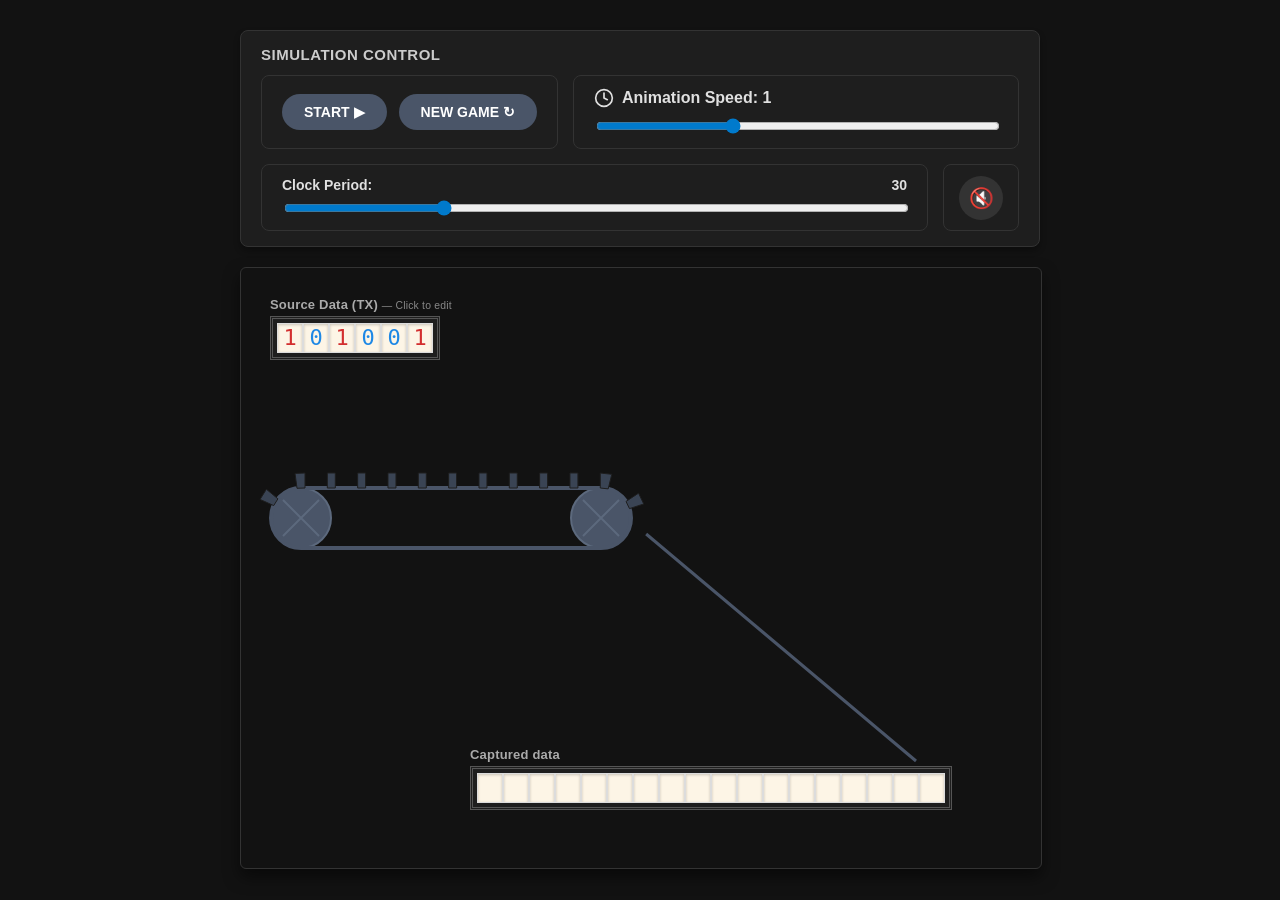
==== index.html @ 316874f9 "Rename main file to index.html for hosting" ====
<!DOCTYPE html>

<html lang="en">

<head>

<meta charset="UTF-8">

<title>CDC: Independent Gravity Field</title>

<style>

body {

  background: #121212;

  color: #e0e0e0;

  font-family: 'Segoe UI', Tahoma, Geneva, Verdana, sans-serif;

  display: flex;

  flex-direction: column;

  align-items: center;

  padding-top: 30px;

  margin: 0;

}

 

.control-panel-wrapper {

  width: 800px;

  background: #1e1e1e;

  border: 1px solid #333;

  border-radius: 8px;

  padding: 15px 20px;

  box-sizing: border-box;

  margin-bottom: 20px;

  box-shadow: 0 4px 6px rgba(0,0,0,0.3);

}

 

.panel-header {

  font-weight: 800;

  font-size: 15px;

  margin-bottom: 12px;

  text-transform: uppercase;

  letter-spacing: 0.5px;

  color: #ccc;

}

 

.top-row {

  display: flex;

  gap: 15px;

  margin-bottom: 15px;

}

 

.buttons-box, .speed-box, .step-box {

  background: #1e1e1e;

  border: 1px solid #333;

  border-radius: 8px;

  padding: 12px 20px;

  display: flex;

  align-items: center;

}

 

.buttons-box {

  gap: 12px;

  flex: 0 0 auto;

}

 

.speed-box {

  flex: 1;

  display: flex;

  flex-direction: column;

  align-items: stretch;

  gap: 8px;

}

 

.speed-header {

  display: flex;

  justify-content: flex-start;

  align-items: center;

  gap: 8px;

  font-weight: 600;

  font-size: 16px;

  color: #e0e0e0;

}

 

.bottom-row {

  display: flex;

  gap: 15px;

}

 

.step-box {

  flex: 1;

  display: flex;

  flex-direction: column;

  align-items: stretch;

  padding: 12px 20px;

}

 

.step-header {

  display: flex;

  justify-content: space-between;

  width: 100%;

  margin-bottom: 5px;

  font-weight: 600;

  font-size: 14px;

  color: #e0e0e0;

}

 

.sound-box {

  background: #1e1e1e;

  border: 1px solid #333;

  border-radius: 8px;

  display: flex;

  align-items: center;

  justify-content: center;

  padding: 0 15px;

  flex: 0 0 auto;

}

 

button {

  padding: 10px 22px;

  font-family: inherit;

  font-weight: bold;

  font-size: 14px;

  color: #fff;

  background: #4a5568;

  border: none;

  border-radius: 20px;

  cursor: pointer;

  transition: background 0.2s, opacity 0.2s;

  display: flex;

  align-items: center;

  gap: 6px;

}

 

button:hover {

  background: #007acc !important;

}

 

button:disabled {

  opacity: 0.4;

  cursor: not-allowed;

  background: #4a5568 !important;

}

 

.btn-sound {

  width: 44px;

  height: 44px;

  padding: 0 !important;

  border-radius: 50% !important;

  display: flex;

  align-items: center;

  justify-content: center;

  font-size: 20px;

  background: #333 !important;

}

 

input[type="range"] {

  width: 100%;

  cursor: pointer;

  accent-color: #007acc;

  background-color: #333;

  border-radius: 4px;

}

input[type="range"]:disabled { opacity: 0.3; cursor: not-allowed; }

 

.canvas-container {

  position: relative;

  display: inline-block;

  width: 800px;

}

 

canvas {

  background: #121212;

  border: 1px solid #333;

  border-radius: 6px;

  box-shadow: 0 8px 16px rgba(0,0,0,0.5);

}

 

.tableau-wrapper {

  position: absolute;

  display: flex;

  flex-direction: column;

  align-items: flex-start;

  gap: 4px;

  pointer-events: none;

}

 

.tableau-wrapper.clone {

  transition: top 2s ease-in-out;

  z-index: 10;

}

 

.tableau-wrapper.faded {

  opacity: 0.25;

  transition: opacity 1s ease;

}

 

.result-text {

  position: absolute;

  left: 70px;

  top: 50px;

  font-size: 18px;

  font-weight: bold;

  opacity: 0;

  transition: opacity 0.5s;

  z-index: 5;

}

 

.result-text.visible {

  opacity: 1;

}

 

.tableau-title {

  font-size: 13px;

  font-weight: 700;

  color: #aaa;

  letter-spacing: 0.2px;

  pointer-events: none;

  user-select: none;

}

 

.tableau-wrapper.a {

  left: 30px;

  top: 30px;

}

 

.tableau {

  display: inline-grid;

  grid-auto-flow: column;

  gap: 0;

  padding: 4px;

  background: #1e1e1e;

  border: 3px double #555;

  box-sizing: border-box;

  position: relative;

  --cell-w: 26px;

  --tableau-pad: 4px;

  --tableau-border: 3px;

  pointer-events: auto;

}

 

.tableau.tableau-a.gate-open::after {

  content: "";

  position: absolute;

  left: 0;

  bottom: calc(-1 * var(--tableau-border));

  width: calc(var(--cell-w) + var(--tableau-pad));

  height: calc(var(--tableau-pad) + var(--tableau-border));

  background: #121212;

  pointer-events: none;

  z-index: 2;

}

 

.tableau.tableau-b.gate-open::after {

  content: "";

  position: absolute;

  right: 0;

  top: calc(-1 * var(--tableau-border));

  width: calc(var(--cell-w) + var(--tableau-pad));

  height: calc(var(--tableau-pad) + var(--tableau-border));

  background: #121212;

  pointer-events: none;

  z-index: 2;

}

 

.tableau-cell {

  width: 26px;

  height: 30px;

  display: flex;

  align-items: center;

  justify-content: center;

  font-family: monospace;

  font-size: 22px;

  line-height: 1;

  border: 1px solid #dcdcdc;

  background: #fdf5e6;

  box-shadow: inset 0 1px 3px rgba(0,0,0,0.2);

  user-select: none;

  cursor: pointer;

  box-sizing: border-box;

  position: relative;

  z-index: 1;

}

 

/* Sync/Async toggle */

.sync-box {

  background: #1e1e1e;

  border: 1px solid #333;

  border-radius: 8px;

  padding: 12px 20px;

  display: flex;

  flex-direction: column;

  align-items: center;

  justify-content: center;

  gap: 8px;

  flex: 0 0 auto;

}

 

.sync-label {

  font-size: 11px;

  font-weight: 700;

  text-transform: uppercase;

  letter-spacing: 0.5px;

  color: #aaa;

}

 

.toggle-row {

  display: flex;

  align-items: center;

  gap: 8px;

}

 

.toggle-side-label {

  font-size: 12px;

  font-weight: 700;

  color: #aaa;

  transition: color 0.2s;

  min-width: 38px;

}

 

.toggle-side-label.active {

  color: #007acc;

}

 

.toggle-track {

  position: relative;

  width: 44px;

  height: 22px;

  background: #007acc;

  border-radius: 11px;

  cursor: pointer;

  transition: background 0.2s;

  flex-shrink: 0;

}

 

.toggle-track.async-mode {

  background: #4a5568;

}

 

.toggle-track.disabled-toggle {

  opacity: 0.35;

  cursor: not-allowed;

}

 

.toggle-thumb {

  position: absolute;

  top: 3px;

  left: 3px;

  width: 16px;

  height: 16px;

  background: #fff;

  border-radius: 50%;

  transition: left 0.2s;

  pointer-events: none;

}

 

.toggle-track.async-mode .toggle-thumb {

  left: 25px;

}

 

.tableau-cell.disabled { cursor: not-allowed; }

.tableau-cell.empty { color: transparent; }

.digit-1 { color: #d32f2f; }

.digit-0 { color: #1e88e5; }

.digit-1-light { color: #ef9a9a; }

.digit-0-light { color: #90caf9; }

.hidden { display: none !important; }

</style>

</head>

<body>

 

<div class="control-panel-wrapper">

  <div class="panel-header">SIMULATION CONTROL</div>

 

  <div class="top-row">

    <div class="buttons-box">

      <button id="btnPlay">START &#9654;</button>

      <button id="btnReset">NEW GAME &#8635;</button>

    </div>

   

    <div class="sync-box hidden">

      <div class="sync-label">Clock Domains Relation</div>

      <div class="toggle-row">

        <span class="toggle-side-label active" id="labelSync">SYNC</span>

        <div class="toggle-track" id="syncToggle" title="Switch between Sync and Async mode">

          <div class="toggle-thumb"></div>

        </div>

        <span class="toggle-side-label" id="labelAsync">ASYNC</span>

      </div>

    </div>

 

    <div class="speed-box">

      <div class="speed-header">

        <svg width="20" height="20" viewBox="0 0 24 24" fill="none" stroke="currentColor" stroke-width="2" stroke-linecap="round" stroke-linejoin="round"><circle cx="12" cy="12" r="10"></circle><polyline points="12 6 12 12 16 14"></polyline></svg>

        <span>Animation Speed: <span id="vAnimSpeed">1.0</span></span>

      </div>

      <input type="range" id="slAnimSpeed" min="0" max="3" step="0.1" value="1.0">

    </div>

  </div>

 

  <div class="bottom-row">

    <div class="step-box">

      <div class="step-header">

        <span>Clock Period:</span>

        <span id="vStepA">30</span>

      </div>

      <input type="range" id="slStepA" min="20" max="60" step="2" value="30">

    </div>

   

    <div class="step-box hidden" id="stepBoxB">

      <div class="step-header">

        <span>Clock Period:</span>

        <span id="vStepB">30</span>

      </div>

      <input type="range" id="slStepB" min="20" max="60" step="2" value="30">

    </div>

 

    <div class="sound-box">

      <button id="btnSound" class="btn-sound" title="Sound ON/OFF">🔇</button>

    </div>

  </div>

</div>

 

<div class="canvas-container">

  <div class="tableau-wrapper a" id="tableauAWrapper">

    <div class="tableau-title">Source Data (TX) <span id="editHint" style="font-size: 0.8em; color: #888; font-weight: normal; text-transform: none;">— Click to edit</span></div>

    <div id="tableauA" class="tableau tableau-a"></div>

  </div>

 

  <div class="tableau-wrapper" id="tableauBWrapper">

    <div class="tableau-title">Captured data</div>

    <div id="tableauB" class="tableau tableau-b"></div>

  </div>

 

  <canvas id="view" width="800" height="600"></canvas>

</div>

 

<script>

const canvas = document.getElementById('view');

const ctx = canvas.getContext('2d');

 

const TABLEAU_CELL_W = 26;

const INITIAL_TABLEAU = "101001";

const D_EMIT_A = 18;

const D_COLLECT_B = 18;

const TABLEAU_B_TOP = 480;

const BALL_COEFF = 1.0;

const HIDE_CONV_B = true; // keep Conveyor B code, but hide it visually

 

// Guide line tuning (single source of truth)

const GUIDE_START_DY = 16;

const GUIDE_END_DX = -20;

const GUIDE_END_DY = -2;

 

const state = {

  running: false,

  canEdit: true,

  animSpeed: 1.0,

  gateOpen: false,

  timeouts: [],

  isSyncMode: true,

  soundEnabled: false

};

 

// --- AUDIO SYSTEM ---

const audioBelt = new Audio('conveyor_belt.wav');

audioBelt.volume = 0.2;

audioBelt.loop = true;

 

function playFx(src) {

  if (!state.soundEnabled) return;

  const a = new Audio(src);

  a.play().catch(e => {});

}

 

document.getElementById('btnSound').onclick = function() {

  state.soundEnabled = !state.soundEnabled;

  this.innerHTML = state.soundEnabled ? '🔊' : '🔇';

  this.style.background = state.soundEnabled ? '#007acc' : '#333';

  if (!state.soundEnabled && !audioBelt.paused) {

    audioBelt.pause();

  }

};

// --------------------

 

let balls = [];

let nextBallIndexA = 0;

 

let tableauACells = [];

let originalCodeBits = [];

let sourceConsumedCount = 0;

let sourceLatched = false;

let tableauBCells = [];

 

class Conveyor {

  constructor(geom, initialWa, isA) {

    this.geom = geom;

    this.Wa = initialWa;

    this.absOffset = 0;

    this.isA = isA;

  }

 

  getActualWa() {

    const peri = 2 * this.geom.L + 2 * Math.PI * this.geom.R;

    const n = Math.max(1, Math.round(peri / this.Wa));

    return peri / n;

  }

 

  getPathPoint(dist, radiusOffset = 0) {

    const { startX, startY, L, R } = this.geom;

    const peri = 2 * L + 2 * Math.PI * R;

    let pos = dist % peri;

    if (pos < 0) pos += peri;

    const Ro = R + radiusOffset;

 

    if (pos <= L) {

      return { x: startX + pos, y: startY - Ro, a: -Math.PI / 2 };

    }

    if (pos <= L + Math.PI * R) {

      const arc = pos - L;

      const ang = -Math.PI / 2 + (arc / R);

      return { x: startX + L + Ro * Math.cos(ang), y: startY + Ro * Math.sin(ang), a: ang };

    }

    if (pos <= 2 * L + Math.PI * R) {

      const over = pos - (L + Math.PI * R);

      return { x: startX + L - over, y: startY + Ro, a: Math.PI / 2 };

    }

    const arc = pos - (2 * L + Math.PI * R);

    const ang = Math.PI / 2 + (arc / R);

    return { x: startX + Ro * Math.cos(ang), y: startY + Ro * Math.sin(ang), a: ang };

  }

 

  draw(ctx) {

    const { startX, startY, L, R, partH } = this.geom;

    const wheelAngle = this.absOffset / R;

 

    drawWheel(ctx, startX, startY, R, wheelAngle);

    drawWheel(ctx, startX + L, startY, R, wheelAngle);

 

    ctx.beginPath();

    ctx.moveTo(startX, startY - R);

    ctx.lineTo(startX + L, startY - R);

    ctx.arc(startX + L, startY, R, -Math.PI / 2, Math.PI / 2);

    ctx.lineTo(startX, startY + R);

    ctx.arc(startX, startY, R, Math.PI / 2, Math.PI * 1.5);

    ctx.strokeStyle = '#4a5568';

    ctx.lineWidth = 4;

    ctx.stroke();

 

    const actualWa = this.getActualWa();

    const peri = 2 * L + 2 * Math.PI * R;

    const minK = Math.floor((this.absOffset - peri) / actualWa);

    const maxK = Math.ceil((this.absOffset + peri) / actualWa);

 

    const wallW = 8;

 

    for (let k = minK; k <= maxK; k++) {

      const d = this.absOffset - k * actualWa;

      if (d >= 0 && d < peri) {

        const isTopHalf = (d >= 0 && d <= L + Math.PI * R / 2) || (d >= 2 * L + 1.5 * Math.PI * R && d < peri);

       

        if (isTopHalf) {

          const d1 = d - wallW / 2;

          const d2 = d + wallW / 2;

         

          const p1_in = this.getPathPoint(d1, 0);

          const p2_in = this.getPathPoint(d2, 0);

          const p2_out = this.getPathPoint(d2, partH);

          const p1_out = this.getPathPoint(d1, partH);

         

          ctx.beginPath();

          ctx.moveTo(p1_in.x, p1_in.y);

          ctx.lineTo(p2_in.x, p2_in.y);

          ctx.lineTo(p2_out.x, p2_out.y);

          ctx.lineTo(p1_out.x, p1_out.y);

          ctx.closePath();

          ctx.fillStyle = '#3a4454';

          ctx.fill();

          ctx.strokeStyle = '#1e1e1e';

          ctx.lineWidth = 1;

          ctx.stroke();

        }

      }

    }

  }

 

  update() {

    if (!state.running) return;

    this.absOffset += state.animSpeed;

  }

}

 

function drawWheel(ctx, cx, cy, r, angle) {

  ctx.save();

  ctx.translate(cx, cy);

  ctx.rotate(angle);

  ctx.beginPath();

  ctx.arc(0, 0, r, 0, Math.PI * 2);

  ctx.fillStyle = '#4a5568';

  ctx.fill();

  ctx.lineWidth = 2;

  ctx.strokeStyle = '#5c697d';

  ctx.stroke();

  ctx.beginPath();

  const xLen = r * 0.6;

  ctx.moveTo(-xLen, -xLen);

  ctx.lineTo(xLen, xLen);

  ctx.moveTo(-xLen, xLen);

  ctx.lineTo(xLen, -xLen);

  ctx.stroke();

  ctx.restore();

}

 

function getBallPalette(bit) {

  if (bit === '1') return { c0: '#ffb3b3', c1: '#e53935', c2: '#8e0000' };

  return { c0: '#82b1ff', c1: '#1e88e5', c2: '#0d47a1' };

}

 

function draw3DBall(ctx, cx, cy, r, bit, isSplit = false, splitSide = null) {

  if (r <= 0) return;

  const p = getBallPalette(bit);

 

  ctx.save();

 

  if (isSplit) {

    ctx.beginPath();

    if (splitSide === 'left') {

      ctx.rect(cx - r - 2, cy - r - 2, r + 2, r * 2 + 4);

    } else {

      ctx.rect(cx, cy - r - 2, r + 2, r * 2 + 4);

    }

    ctx.clip();

  }

 

  ctx.beginPath();

  ctx.arc(cx, cy, r, 0, Math.PI * 2);

  const grad = ctx.createRadialGradient(

    cx - r * 0.3, cy - r * 0.3, r * 0.1, cx, cy, r

  );

  grad.addColorStop(0, p.c0);

  grad.addColorStop(0.7, p.c1);

  grad.addColorStop(1, p.c2);

  ctx.fillStyle = grad;

  ctx.fill();

  ctx.lineWidth = 0.5;

  ctx.strokeStyle = 'rgba(0,0,0,0.6)';

  ctx.stroke();

 

  if (isSplit) {

    ctx.beginPath();

    ctx.moveTo(cx, cy - r);

    ctx.lineTo(cx + (splitSide === 'left' ? -r*0.2 : r*0.2), cy - r/2);

    ctx.lineTo(cx, cy);

    ctx.lineTo(cx + (splitSide === 'left' ? -r*0.2 : r*0.2), cy + r/2);

    ctx.lineTo(cx, cy + r);

    ctx.strokeStyle = '#333';

    ctx.lineWidth = 1.5;

    ctx.stroke();

  }

 

  ctx.restore();

}

 

function getPosOnConveyor(conv, d, r, offsetX) {

  const pt = conv.getPathPoint(d, r);

  return {

    x: pt.x - offsetX * Math.sin(pt.a),

    y: pt.y + offsetX * Math.cos(pt.a)

  };

}

 

function getBallRadiusA() { return (convA.getActualWa() * BALL_COEFF) / 2; }

function getBallRadiusB() { return (convB.getActualWa() * BALL_COEFF) / 2; }

 

function getTableauAGatePoint() {

  const tab = document.getElementById('tableauA');

  const tabRect = tab.getBoundingClientRect();

  const canvasRect = canvas.getBoundingClientRect();

  return {

    x: (tabRect.left - canvasRect.left) + 4 + TABLEAU_CELL_W / 2,

    y: (tabRect.bottom - canvasRect.top) + 4

  };

}

 

function getTableauBGatePoint() {

  const tab = document.getElementById('tableauB');

  const tabRect = tab.getBoundingClientRect();

  const canvasRect = canvas.getBoundingClientRect();

  return {

    x: (tabRect.right - canvasRect.left) - (4 + TABLEAU_CELL_W / 2),

    y: (tabRect.top - canvasRect.top) - 4

  };

}

 

function getTableauBEntryPoint() {

  const tab = document.getElementById('tableauB');

  const tabRect = tab.getBoundingClientRect();

  const canvasRect = canvas.getBoundingClientRect();

  return {

    x: (tabRect.right - canvasRect.left) - (4 + TABLEAU_CELL_W / 2),

    y: (tabRect.top - canvasRect.top) + 4 + 15

  };

}

 

// Returns the guide line endpoints (used both for drawing and for rolling balls)

function getGuideLine() {

  const start = getPosOnConveyor(convA, convA.geom.L + Math.PI * convA.geom.R / 2, getBallRadiusA(), 0);

  const end = getTableauBGatePoint();

  return {

    start: { x: start.x, y: start.y + GUIDE_START_DY },

    end:   { x: end.x + GUIDE_END_DX, y: end.y + GUIDE_END_DY }

  };

}

 

 

function getBVerticalDropX() {

  return convB.geom.startX + convB.geom.L + convB.geom.R + getBallRadiusB();

}

 

function positionTableauBWrapper() {

  const wrapper = document.getElementById('tableauBWrapper');

  const tab = document.getElementById('tableauB');

  if (!wrapper || !tab) return;

  const tabWidth = tab.offsetWidth || 0;

  const gateOffsetFromLeft = tabWidth - (4 + TABLEAU_CELL_W / 2);

  const targetGateX = getBVerticalDropX();

  wrapper.style.left = `${Math.round(targetGateX - gateOffsetFromLeft)}px`;

  wrapper.style.top = `${TABLEAU_B_TOP}px`;

}

 

function resetSourceLatch() {

  originalCodeBits = [];

  sourceConsumedCount = 0;

  sourceLatched = false;

}

 

function latchSourceFromVisibleTableau() {

  originalCodeBits = tableauACells.map(c => c.bit);

  sourceConsumedCount = 0;

  sourceLatched = true;

}

 

function hasMoreSourceSymbols() {

  return sourceConsumedCount < originalCodeBits.length;

}

 

function shiftTableauAAndConsumeBit() {

  if (tableauACells.length === 0 || !hasMoreSourceSymbols()) return null;

  const outBit = tableauACells[0].bit;

  const newCells = [];

  for (let i = 0; i < tableauACells.length - 1; i++) {

    newCells.push({ bit: tableauACells[i + 1].bit, light: tableauACells[i + 1].light });

  }

  newCells.push({ bit: null, light: false });

  tableauACells = newCells;

  sourceConsumedCount++;

  updateTableauA(false);

  return outBit;

}

 

function getTableauBCellCount() {

  return 18;

}

 

function clearTableauB() {

  const count = getTableauBCellCount();

  tableauBCells = new Array(count).fill(null).map(() => ({ bit: null, light: false }));

  tableauBBaseIndex = null;

}

 

let tableauBBaseIndex = null;

 

function pushBitIntoTableauB(bit, indexB) {

  if (tableauBCells.length === 0) clearTableauB();

 

  tableauBCells.shift();

  tableauBCells.push({ bit: bit, light: false });

 

  updateTableauB(false);

}

 

function setPlayButtonVisual(isRunning) {

  const btnPlay = document.getElementById('btnPlay');

  btnPlay.innerHTML = isRunning ? "STOP &#9632;" : "START &#9654;";

  btnPlay.style.background = isRunning ? "#d32f2f" : "#4a5568";

}

 

function toggleStepControls(disabled) {

  document.getElementById('slStepA').disabled = disabled;

  document.getElementById('slStepB').disabled = disabled || state.isSyncMode;

  const toggle = document.getElementById('syncToggle');

  if (disabled) {

    toggle.classList.add('disabled-toggle');

  } else {

    toggle.classList.remove('disabled-toggle');

  }

}

 

function clearEndSequenceVisuals() {

  if (state.timeouts) {

    state.timeouts.forEach(clearTimeout);

  }

  state.timeouts = [];

 

  const clone = document.getElementById('tableauBWrapperClone');

  if (clone) clone.remove();

 

  const wrapperB = document.getElementById('tableauBWrapper');

  if (wrapperB) wrapperB.classList.remove('faded');

 

  const resTextEl = document.getElementById('resultText');

  if (resTextEl) {

    resTextEl.classList.remove('visible');

    resTextEl.remove();

  }

 

  const tabAWrapper = document.getElementById('tableauAWrapper');

  if (tabAWrapper) {

    tabAWrapper.style.transition = '';

    tabAWrapper.style.left = '30px';

    tabAWrapper.style.top = '30px';

   

    const titleA = tabAWrapper.querySelector('.tableau-title');

    if (titleA) {

      titleA.style.position = '';

      titleA.style.left = '';

      titleA.style.top = '';

      titleA.style.transition = '';

    }

    const tabAElem = tabAWrapper.querySelector('.tableau');

    if (tabAElem) tabAElem.style.marginTop = '';

  }

}

 

function autoStopIfDone() {

  if (!state.running || !sourceLatched || hasMoreSourceSymbols() || balls.length > 0) return;

  state.running = false;

  setPlayButtonVisual(false);

  toggleStepControls(false);

  drawAll();

 

  document.getElementById('btnPlay').disabled = true;

 

  tableauACells = originalCodeBits.map(b => ({ bit: b, light: false }));

  updateTableauA(false);

 

  const wrapperB = document.getElementById('tableauBWrapper');

  const cloneWrapper = wrapperB.cloneNode(true);

  cloneWrapper.id = 'tableauBWrapperClone';

  cloneWrapper.classList.add('clone');

 

  const cloneTab = cloneWrapper.querySelector('#tableauB');

  if (cloneTab) cloneTab.id = 'tableauBClone';

 

  document.querySelector('.canvas-container').appendChild(cloneWrapper);

 

  cloneWrapper.style.top = `${TABLEAU_B_TOP}px`;

  void cloneWrapper.offsetWidth;

  

  cloneWrapper.style.top = '30px';

 

  const titleA = document.getElementById('tableauAWrapper').querySelector('.tableau-title');

  const cloneTitle = cloneWrapper.querySelector('.tableau-title');

  titleA.style.transition = 'all 1s ease-in-out';

  cloneTitle.style.transition = 'all 1s ease-in-out';

 

  state.timeouts.push(setTimeout(() => {

    wrapperB.classList.add('faded');

  }, 2000));

 

  state.timeouts.push(setTimeout(() => {

    cloneWrapper.style.transition = 'top 1s ease-in-out, left 1s ease-in-out';

    cloneWrapper.style.top = '80px';

   

    cloneTitle.style.position = 'absolute';

    if(cloneTab) cloneTab.style.marginTop = '21px';

   

    const cloneLeft = cloneWrapper.offsetLeft;

    cloneTitle.style.left = (115 - cloneLeft) + 'px';

    cloneTitle.style.top = (116 - 80) + 'px';

   

  }, 3000));

 

  state.timeouts.push(setTimeout(() => {

    const tabAWrapper = document.getElementById('tableauAWrapper');

    const tabAElem = tabAWrapper.querySelector('.tableau');

    const rightEdgeB = cloneWrapper.offsetLeft + cloneWrapper.offsetWidth;

    const targetLeftA = rightEdgeB - tabAWrapper.offsetWidth;

   

    tabAWrapper.style.transition = 'left 1s ease-in-out, top 1s ease-in-out';

    tabAWrapper.style.left = targetLeftA + 'px';

   

    titleA.style.position = 'absolute';

    if(tabAElem) tabAElem.style.marginTop = '21px';

   

    titleA.style.left = (430 - targetLeftA) + 'px';

    titleA.style.top = (66 - 30) + 'px';

   

  }, 4500));

 

  state.timeouts.push(setTimeout(() => {

    const strA = originalCodeBits.join('');

    const strB = tableauBCells.filter(c => c.bit !== null).map(c => c.bit).join('');

    const isMatch = (strA === strB);

   

    if (state.soundEnabled) playFx(isMatch ? 'success.wav' : 'wrong.wav');

 

    let resTextEl = document.getElementById('resultText');

    if (!resTextEl) {

      resTextEl = document.createElement('div');

      resTextEl.id = 'resultText';

      resTextEl.className = 'result-text';

      document.querySelector('.canvas-container').appendChild(resTextEl);

    }

    resTextEl.innerText = isMatch ? 'Code A = Code B' : 'Code A ≠ Code B';

    resTextEl.style.color = isMatch ? '#4caf50' : '#e53935';

   

    void resTextEl.offsetWidth;

    resTextEl.classList.add('visible');

  }, 5500));

}

 

function computeSplitTargets(fx, actualWaA, actualWaB, currentAbsOffsetB) {

  const BLX = fx - actualWaA / 2;

  const BRX = fx + actualWaA / 2;

 

  const k_left = Math.floor((currentAbsOffsetB - (BLX - convB.geom.startX)) / actualWaB);

  const k_right = Math.floor((currentAbsOffsetB - (BRX - convB.geom.startX)) / actualWaB);

 

  const hits = [];

 

  for (let k = k_left - 1; k >= k_right; k--) {

    let splitSide = 'right';

    if (k === k_left - 1 && k > k_right) {

      splitSide = 'left';

    }

    hits.push({ k: k, isSplit: true, splitSide: splitSide, offsetD: 0 });

  }

 

  return hits;

}

 

function updateBalls() {

  const actualWaA = convA.getActualWa();

  const actualWaB = convB.getActualWa();

  const radiusA = getBallRadiusA();

  const radiusB = getBallRadiusB();

  const D_FALL = 20;

  const maxIndexA = Math.floor(convA.absOffset / actualWaA);

 

  while (nextBallIndexA <= maxIndexA) {

    if (nextBallIndexA >= 0 && sourceLatched && hasMoreSourceSymbols()) {

      const bit = shiftTableauAAndConsumeBit();

      const src = getTableauAGatePoint();

      balls.push({

        indexA: nextBallIndexA, r: radiusA, bit: bit, state: 'EMIT_A',

        emitStartOffsetA: convA.absOffset, emitFromX: src.x, emitFromY: src.y, x: src.x, y: src.y

      });

    }

    nextBallIndexA++;

  }

 

  balls.forEach(b => {

    if (b.state === 'A') {

      const d = convA.absOffset - (b.indexA * actualWaA + actualWaA / 2);

      const distFall = convA.geom.L + Math.PI * convA.geom.R / 2;

      if (d > distFall) {

        const g = getGuideLine();

        const entry = getTableauBEntryPoint();

        b.state = 'FALL_TO_TAB_B';

        b.fallStartOffsetA = convA.absOffset;

        b.dropStartX = g.start.x;

        b.dropStartY = g.start.y;

        b.dropGateX = g.end.x;

        b.dropGateY = g.end.y;

        b.dropTargetX = entry.x;

        b.dropTargetY = entry.y;

      }

    }

 

    if (b.state === 'B' || b.state === 'DOOMED_B') {

      const dB = convB.absOffset - (b.indexB * actualWaB + actualWaB / 2) + (b.offsetD || 0);

      const distFallB = convB.geom.L + Math.PI * convB.geom.R / 2;

      if (dB > distFallB) {

        const pos = getPosOnConveyor(convB, dB, b.r, 0);

        const gate = getTableauBGatePoint();

        const entry = getTableauBEntryPoint();

        b.state = 'COLLECT_B';

        b.collectStartOffsetB = convB.absOffset;

        b.collectFromX = gate.x; b.collectFromY = pos.y;

        b.collectGateX = gate.x; b.collectGateY = gate.y;

        b.collectTargetX = entry.x; b.collectTargetY = entry.y;

      }

    }

  });

 

  const newBalls = [];

  const survivors = [];

 

  balls.forEach(b => {

    if (b.isSplit && b.timeHitB && (Date.now() - b.timeHitB >= 1000)) {

      b.isSplit = false;

    }

 

    if (b.state === 'EMIT_A') {

      const progress = (convA.absOffset - b.emitStartOffsetA) / D_EMIT_A;

      const dA = convA.absOffset - (b.indexA * actualWaA + actualWaA / 2);

      const targetPos = getPosOnConveyor(convA, dA, b.r, 0);

      if (progress >= 1.0) {

        if (state.soundEnabled) playFx('ball_drop.wav');

        b.state = 'A';

        b.x = targetPos.x; b.y = targetPos.y;

      } else {

        const t = Math.max(0, progress);

        b.x = b.emitFromX + (targetPos.x - b.emitFromX) * t;

        b.y = b.emitFromY + (targetPos.y - b.emitFromY) * (t * t);

      }

      survivors.push(b);

    } else if (b.state === 'A') {

      const d = convA.absOffset - (b.indexA * actualWaA + actualWaA / 2);

      const pos = getPosOnConveyor(convA, d, b.r, 0);

      b.x = pos.x; b.y = pos.y;

      survivors.push(b);

    } else if (b.state === 'FALL_TO_TAB_B') {

      // ~2 seconds at animSpeed=1.0 (about 120 frames @60fps).

      const D_FALL_DIRECT = 120;

      const progress = (convA.absOffset - b.fallStartOffsetA) / D_FALL_DIRECT;

      const t = Math.max(0, Math.min(1, progress));

      b.x = b.dropStartX + (b.dropGateX - b.dropStartX) * t;

      b.y = b.dropStartY + (b.dropGateY - b.dropStartY) * t;

 

      // shift the ball center up from the guide line so the ball touches the guide by its edge

      const gdx = (b.dropGateX - b.dropStartX);

      const gdy = (b.dropGateY - b.dropStartY);

      let nx = -gdy;

      let ny = gdx;

      const nlen = Math.hypot(nx, ny) || 1;

      nx /= nlen;

      ny /= nlen;

      // choose the normal that points upward on the screen (negative Y)

      if (ny > 0) { nx = -nx; ny = -ny; }

      b.x += nx * b.r;

      b.y += ny * b.r;

 

      if (t >= 1.0) {

        b.state = 'INSERT_TO_TAB_B';

        b.insertStartOffsetA = convA.absOffset;

        b.insertFromX = b.dropGateX;

        b.insertFromY = b.dropGateY;

        b.insertToX = b.dropTargetX;

        b.insertToY = b.dropTargetY;

        survivors.push(b);

      } else {

        survivors.push(b);

      }

    } else if (b.state === 'INSERT_TO_TAB_B') {

      const D_INSERT = 18;

      const progress = (convA.absOffset - b.insertStartOffsetA) / D_INSERT;

      const t = Math.max(0, Math.min(1, progress));

      b.x = b.insertFromX + (b.insertToX - b.insertFromX) * t;

      b.y = b.insertFromY + (b.insertToY - b.insertFromY) * t;

      if (t >= 1.0) {

        if (state.soundEnabled) playFx('tableou_in.mp3');

        pushBitIntoTableauB(b.bit, 0);

      } else {

        survivors.push(b);

      }

    } else if (b.state === 'FALL_A') {

      const progress = (convB.absOffset - b.startFallOffsetB) / D_FALL;

      const targetY = convB.geom.startY - convB.geom.R;

     

      if (progress >= 1.0) {

        b.x = b.dropStartX + (convB.absOffset - b.startFallOffsetB);

       

        const hits = computeSplitTargets(b.x, actualWaA, actualWaB, convB.absOffset);

       

        if (hits.length > 0) {

          if (state.soundEnabled) playFx('ball_drop.wav');

          hits.forEach(hit => {

            balls

              .filter(other => (other.state === 'B' || other.state === 'DOOMED_B') && other.indexB === hit.k )

              .forEach(existing => {

                existing.state = 'DOOMED_B';

                existing.doomOffsetB = convB.absOffset;

              });

          });

 

          hits.forEach((hit, idx) => {

            if (idx === 0) {

              b.state = 'B'; b.indexB = hit.k; b.offsetD = hit.offsetD || 0; b.r = radiusB;

              b.isSplit = hit.isSplit; b.splitSide = hit.splitSide;

              b.timeHitB = Date.now();

            } else {

              newBalls.push({

                bit: b.bit, r: radiusB, state: 'B', indexB: hit.k, offsetD: hit.offsetD || 0,

                isSplit: hit.isSplit, splitSide: hit.splitSide, x: b.x, y: targetY - radiusB,

                timeHitB: Date.now()

              });

            }

          });

          const dB = convB.absOffset - (b.indexB * actualWaB + actualWaB / 2) + (b.offsetD || 0);

          const pos = getPosOnConveyor(convB, dB, b.r, 0);

          b.x = pos.x; b.y = pos.y;

          survivors.push(b);

        } else {

          b.state = 'FALL_MISS';

          b.dropStartOffsetB = convB.absOffset;

          b.dropStartX = b.x;

          b.dropStartY = targetY - b.r;

          survivors.push(b);

        }

      } else {

        b.x = b.dropStartX + (convB.absOffset - b.startFallOffsetB);

        b.y = convA.geom.startY + (targetY - b.r - convA.geom.startY) * (progress * progress);

        survivors.push(b);

      }

    } else if (b.state === 'B' || b.state === 'DOOMED_B') {

      const dB = convB.absOffset - (b.indexB * actualWaB + actualWaB / 2) + (b.offsetD || 0);

      const pos = getPosOnConveyor(convB, dB, b.r, 0);

      b.x = pos.x; b.y = pos.y;

      if (b.state === 'DOOMED_B') {

        if (convB.absOffset >= b.doomOffsetB) {

          b.state = 'USURPED_DROP';

          b.dropStartOffsetB = convB.absOffset;

          b.dropStartX = b.x; b.dropStartY = b.y;

        }

      }

      survivors.push(b);

    } else if (b.state === 'COLLECT_B') {

      const progress = (convB.absOffset - b.collectStartOffsetB) / D_COLLECT_B;

      const t = Math.max(0, Math.min(1, progress));

      if (t < 0.55) {

        const tt = t / 0.55;

        b.x = b.collectFromX; b.y = b.collectFromY + (b.collectGateY - b.collectFromY) * tt;

        survivors.push(b);

      } else if (t < 1.0) {

        const tt = (t - 0.55) / 0.45;

        b.x = b.collectGateX + (b.collectTargetX - b.collectGateX) * tt;

        b.y = b.collectGateY + (b.collectTargetY - b.collectGateY) * tt;

        survivors.push(b);

      } else {

        if (state.soundEnabled) playFx('tableou_in.mp3');

        pushBitIntoTableauB(b.bit, b.indexB);

      }

    } else if (b.state === 'FALL_MISS' || b.state === 'USURPED_DROP') {

      const dropProgress = convB.absOffset - b.dropStartOffsetB;

      const tt = dropProgress / 20;

      b.x = b.dropStartX;

      b.y = b.dropStartY + 200 * tt * tt;

      if (b.y < canvas.height + 50) survivors.push(b);

    }

  });

 

  balls = survivors.concat(newBalls);

}

 

const convA = new Conveyor({ startX: 60, startY: 250, L: 300, R: 30, partH: 15 }, 30, true);

const convB = new Conveyor({ startX: 350, startY: 420, L: 300, R: 30, partH: 15 }, 30, false);

 

function renderTableau(wrapperId, cells, isA) {

  const container = document.getElementById(wrapperId);

  if (!container) return;

 

  const isClone = wrapperId === 'tableauBWrapperClone';

  const tabEl = container.querySelector('.tableau');

  if (tabEl) tabEl.innerHTML = '';

 

  cells.forEach((c, i) => {

    const d = document.createElement('div');

    d.className = 'tableau-cell' + (!state.canEdit ? ' disabled' : '');

    if (c.bit === null) {

      d.classList.add('empty');

      d.innerText = '0';

    } else {

      d.innerText = c.bit;

      d.classList.add('digit-' + c.bit + (c.light ? '-light' : ''));

    }

    if (isA && state.canEdit && !isClone) {

      d.onclick = () => {

        c.bit = c.bit === '1' ? '0' : '1';

        c.light = false;

        renderTableau(wrapperId, cells, isA);

      };

    }

    if (tabEl) tabEl.appendChild(d);

  });

}

 

function updateTableauA(fromUser) {

  if (fromUser && !state.canEdit) return;

  renderTableau('tableauAWrapper', tableauACells, true);

  const tab = document.getElementById('tableauA');

  if (state.running) tab.classList.add('gate-open');

  else tab.classList.remove('gate-open');

}

 

function updateTableauB(fromUser) {

  renderTableau('tableauBWrapper', tableauBCells, false);

  const tab = document.getElementById('tableauB');

  if (state.running) tab.classList.add('gate-open');

  else tab.classList.remove('gate-open');

 

  const clone = document.getElementById('tableauBWrapperClone');

  if (clone) renderTableau('tableauBWrapperClone', tableauBCells, false);

}

 

function drawAll() {

  ctx.clearRect(0, 0, canvas.width, canvas.height);

  convA.draw(ctx);

  if (!HIDE_CONV_B) convB.draw(ctx);

 

  positionTableauBWrapper();

  // draw guide line between Conveyor A and Tableau B (for the falling balls)

  const g = getGuideLine();

  ctx.beginPath();

  ctx.moveTo(g.start.x, g.start.y);

  ctx.lineTo(g.end.x, g.end.y);

  ctx.strokeStyle = '#4a5568';

  ctx.lineWidth = 3;

  ctx.stroke();

  balls.forEach(b => {

    draw3DBall(ctx, b.x, b.y, b.r, b.bit, b.isSplit, b.splitSide);

  });

}

 

function step() {

  if (state.running) {

    convA.update();

    convB.update();

    updateBalls();

    autoStopIfDone();

  }

 

  if (state.running && state.soundEnabled) {

    if (audioBelt.paused) audioBelt.play().catch(e => {});

  } else {

    if (!audioBelt.paused) audioBelt.pause();

  }

 

  drawAll();

  requestAnimationFrame(step);

}

 

const bindSl = (id, obj, key, valId, callback) => {

  const el = document.getElementById(id);

  const vEl = document.getElementById(valId);

  el.oninput = () => {

    obj[key] = parseFloat(el.value);

    vEl.innerText = obj[key];

    if (callback) callback();

    if (!state.running) drawAll();

  };

  el.oninput();

};

 

bindSl('slAnimSpeed', state, 'animSpeed', 'vAnimSpeed');

bindSl('slStepA', convA, 'Wa', 'vStepA', () => {

  balls = [];

  nextBallIndexA = Math.floor(convA.absOffset / convA.getActualWa());

  updateTableauA(false);

  if (state.isSyncMode) {

    const slStepA = document.getElementById('slStepA');

    const slStepB = document.getElementById('slStepB');

    slStepB.value = slStepA.value;

    convB.Wa = parseFloat(slStepA.value);

    document.getElementById('vStepB').innerText = slStepA.value;

    balls = [];

    updateTableauB(false);

  }

});

bindSl('slStepB', convB, 'Wa', 'vStepB', () => {

  balls = [];

  updateTableauB(false);

});

 

(function() {

  const toggle = document.getElementById('syncToggle');

  const labelSync = document.getElementById('labelSync');

  const labelAsync = document.getElementById('labelAsync');

 

  function applySyncMode(isSync) {

    state.isSyncMode = isSync;

    if (isSync) {

      toggle.classList.remove('async-mode');

      labelSync.classList.add('active');

      labelAsync.classList.remove('active');

      const slStepA = document.getElementById('slStepA');

      const slStepB = document.getElementById('slStepB');

      slStepB.value = slStepA.value;

      convB.Wa = parseFloat(slStepA.value);

      document.getElementById('vStepB').innerText = slStepA.value;

      balls = [];

      updateTableauB(false);

    } else {

      toggle.classList.add('async-mode');

      labelSync.classList.remove('active');

      labelAsync.classList.add('active');

    }

    toggleStepControls(false);

  }

 

  toggle.addEventListener('click', () => {

    if (state.running) return;

    applySyncMode(!state.isSyncMode);

  });

 

  applySyncMode(true);

})();

 

document.getElementById('btnPlay').onclick = () => {

  if (!state.running) {

    clearEndSequenceVisuals();
document.getElementById('editHint').style.display = 'none';
   

    if (tableauACells.length === 0) return;

    if (!sourceLatched) latchSourceFromVisibleTableau();

    if (!hasMoreSourceSymbols() && balls.length === 0) resetSourceLatch();

    state.running = true;

    state.canEdit = false;

    toggleStepControls(true);

    nextBallIndexA = Math.floor(convA.absOffset / convA.getActualWa());

    updateTableauA(false);

    setPlayButtonVisual(true);

  } else {

    state.running = false;

    toggleStepControls(false);

    setPlayButtonVisual(false);

  }

};

 

document.getElementById('btnReset').onclick = () => {

  document.getElementById('btnPlay').disabled = false;
	document.getElementById('editHint').style.display = 'inline';
  state.running = false;

  state.canEdit = true;

  toggleStepControls(false);

  setPlayButtonVisual(false);

  clearEndSequenceVisuals();

 

  convA.absOffset = 0;

  convB.absOffset = 0;

  balls = [];

  tableauACells = INITIAL_TABLEAU.split('').map(b => ({ bit: b, light: false }));

  clearTableauB();

  resetSourceLatch();

  updateTableauA(true);

  updateTableauB(true);

  drawAll();

};

 

tableauACells = INITIAL_TABLEAU.split('').map(b => ({ bit: b, light: false }));

clearTableauB();

updateTableauA(true);

updateTableauB(true);

drawAll();

requestAnimationFrame(step);

 

</script>

</body>

</html>
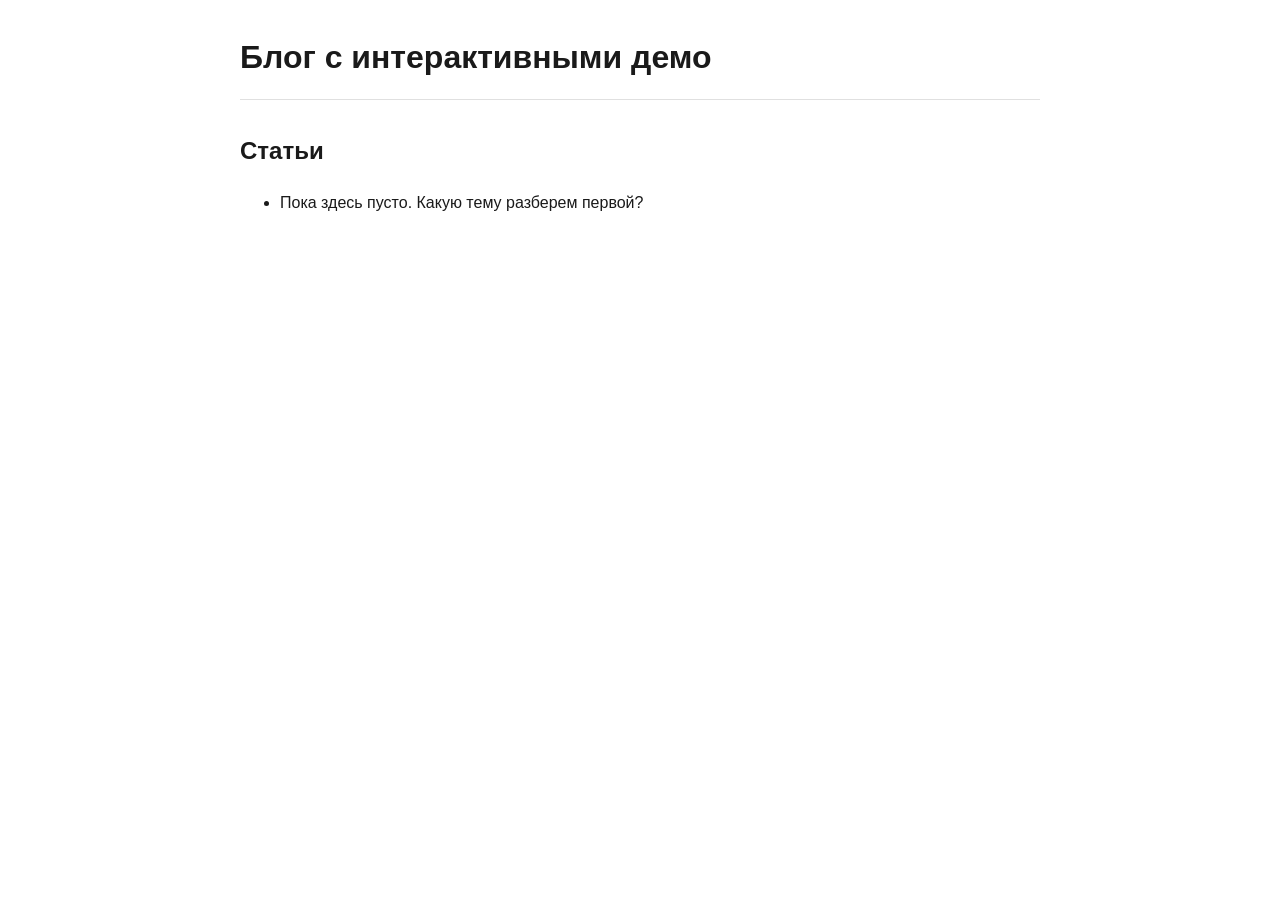
==== commit a6453638: "Updated project with latest local changes" ====
--- a/index.html
+++ b/index.html
@@ -1,2697 +1,22 @@
-<!DOCTYPE html>
-
-<html lang="en">
-
-<head>
-
-<meta charset="UTF-8">
-
-<title>CDC: Independent Gravity Field</title>
-
-<style>
-
-body {
-
-  background: #121212;
-
-  color: #e0e0e0;
-
-  font-family: 'Segoe UI', Tahoma, Geneva, Verdana, sans-serif;
-
-  display: flex;
-
-  flex-direction: column;
-
-  align-items: center;
-
-  padding-top: 30px;
-
-  margin: 0;
-
-}
-
- 
-
-.control-panel-wrapper {
-
-  width: 800px;
-
-  background: #1e1e1e;
-
-  border: 1px solid #333;
-
-  border-radius: 8px;
-
-  padding: 15px 20px;
-
-  box-sizing: border-box;
-
-  margin-bottom: 20px;
-
-  box-shadow: 0 4px 6px rgba(0,0,0,0.3);
-
-}
-
- 
-
-.panel-header {
-
-  font-weight: 800;
-
-  font-size: 15px;
-
-  margin-bottom: 12px;
-
-  text-transform: uppercase;
-
-  letter-spacing: 0.5px;
-
-  color: #ccc;
-
-}
-
- 
-
-.top-row {
-
-  display: flex;
-
-  gap: 15px;
-
-  margin-bottom: 15px;
-
-}
-
- 
-
-.buttons-box, .speed-box, .step-box {
-
-  background: #1e1e1e;
-
-  border: 1px solid #333;
-
-  border-radius: 8px;
-
-  padding: 12px 20px;
-
-  display: flex;
-
-  align-items: center;
-
-}
-
- 
-
-.buttons-box {
-
-  gap: 12px;
-
-  flex: 0 0 auto;
-
-}
-
- 
-
-.speed-box {
-
-  flex: 1;
-
-  display: flex;
-
-  flex-direction: column;
-
-  align-items: stretch;
-
-  gap: 8px;
-
-}
-
- 
-
-.speed-header {
-
-  display: flex;
-
-  justify-content: flex-start;
-
-  align-items: center;
-
-  gap: 8px;
-
-  font-weight: 600;
-
-  font-size: 16px;
-
-  color: #e0e0e0;
-
-}
-
- 
-
-.bottom-row {
-
-  display: flex;
-
-  gap: 15px;
-
-}
-
- 
-
-.step-box {
-
-  flex: 1;
-
-  display: flex;
-
-  flex-direction: column;
-
-  align-items: stretch;
-
-  padding: 12px 20px;
-
-}
-
- 
-
-.step-header {
-
-  display: flex;
-
-  justify-content: space-between;
-
-  width: 100%;
-
-  margin-bottom: 5px;
-
-  font-weight: 600;
-
-  font-size: 14px;
-
-  color: #e0e0e0;
-
-}
-
- 
-
-.sound-box {
-
-  background: #1e1e1e;
-
-  border: 1px solid #333;
-
-  border-radius: 8px;
-
-  display: flex;
-
-  align-items: center;
-
-  justify-content: center;
-
-  padding: 0 15px;
-
-  flex: 0 0 auto;
-
-}
-
- 
-
-button {
-
-  padding: 10px 22px;
-
-  font-family: inherit;
-
-  font-weight: bold;
-
-  font-size: 14px;
-
-  color: #fff;
-
-  background: #4a5568;
-
-  border: none;
-
-  border-radius: 20px;
-
-  cursor: pointer;
-
-  transition: background 0.2s, opacity 0.2s;
-
-  display: flex;
-
-  align-items: center;
-
-  gap: 6px;
-
-}
-
- 
-
-button:hover {
-
-  background: #007acc !important;
-
-}
-
- 
-
-button:disabled {
-
-  opacity: 0.4;
-
-  cursor: not-allowed;
-
-  background: #4a5568 !important;
-
-}
-
- 
-
-.btn-sound {
-
-  width: 44px;
-
-  height: 44px;
-
-  padding: 0 !important;
-
-  border-radius: 50% !important;
-
-  display: flex;
-
-  align-items: center;
-
-  justify-content: center;
-
-  font-size: 20px;
-
-  background: #333 !important;
-
-}
-
- 
-
-input[type="range"] {
-
-  width: 100%;
-
-  cursor: pointer;
-
-  accent-color: #007acc;
-
-  background-color: #333;
-
-  border-radius: 4px;
-
-}
-
-input[type="range"]:disabled { opacity: 0.3; cursor: not-allowed; }
-
- 
-
-.canvas-container {
-
-  position: relative;
-
-  display: inline-block;
-
-  width: 800px;
-
-}
-
- 
-
-canvas {
-
-  background: #121212;
-
-  border: 1px solid #333;
-
-  border-radius: 6px;
-
-  box-shadow: 0 8px 16px rgba(0,0,0,0.5);
-
-}
-
- 
-
-.tableau-wrapper {
-
-  position: absolute;
-
-  display: flex;
-
-  flex-direction: column;
-
-  align-items: flex-start;
-
-  gap: 4px;
-
-  pointer-events: none;
-
-}
-
- 
-
-.tableau-wrapper.clone {
-
-  transition: top 2s ease-in-out;
-
-  z-index: 10;
-
-}
-
- 
-
-.tableau-wrapper.faded {
-
-  opacity: 0.25;
-
-  transition: opacity 1s ease;
-
-}
-
- 
-
-.result-text {
-
-  position: absolute;
-
-  left: 70px;
-
-  top: 50px;
-
-  font-size: 18px;
-
-  font-weight: bold;
-
-  opacity: 0;
-
-  transition: opacity 0.5s;
-
-  z-index: 5;
-
-}
-
- 
-
-.result-text.visible {
-
-  opacity: 1;
-
-}
-
- 
-
-.tableau-title {
-
-  font-size: 13px;
-
-  font-weight: 700;
-
-  color: #aaa;
-
-  letter-spacing: 0.2px;
-
-  pointer-events: none;
-
-  user-select: none;
-
-}
-
- 
-
-.tableau-wrapper.a {
-
-  left: 30px;
-
-  top: 30px;
-
-}
-
- 
-
-.tableau {
-
-  display: inline-grid;
-
-  grid-auto-flow: column;
-
-  gap: 0;
-
-  padding: 4px;
-
-  background: #1e1e1e;
-
-  border: 3px double #555;
-
-  box-sizing: border-box;
-
-  position: relative;
-
-  --cell-w: 26px;
-
-  --tableau-pad: 4px;
-
-  --tableau-border: 3px;
-
-  pointer-events: auto;
-
-}
-
- 
-
-.tableau.tableau-a.gate-open::after {
-
-  content: "";
-
-  position: absolute;
-
-  left: 0;
-
-  bottom: calc(-1 * var(--tableau-border));
-
-  width: calc(var(--cell-w) + var(--tableau-pad));
-
-  height: calc(var(--tableau-pad) + var(--tableau-border));
-
-  background: #121212;
-
-  pointer-events: none;
-
-  z-index: 2;
-
-}
-
- 
-
-.tableau.tableau-b.gate-open::after {
-
-  content: "";
-
-  position: absolute;
-
-  right: 0;
-
-  top: calc(-1 * var(--tableau-border));
-
-  width: calc(var(--cell-w) + var(--tableau-pad));
-
-  height: calc(var(--tableau-pad) + var(--tableau-border));
-
-  background: #121212;
-
-  pointer-events: none;
-
-  z-index: 2;
-
-}
-
- 
-
-.tableau-cell {
-
-  width: 26px;
-
-  height: 30px;
-
-  display: flex;
-
-  align-items: center;
-
-  justify-content: center;
-
-  font-family: monospace;
-
-  font-size: 22px;
-
-  line-height: 1;
-
-  border: 1px solid #dcdcdc;
-
-  background: #fdf5e6;
-
-  box-shadow: inset 0 1px 3px rgba(0,0,0,0.2);
-
-  user-select: none;
-
-  cursor: pointer;
-
-  box-sizing: border-box;
-
-  position: relative;
-
-  z-index: 1;
-
-}
-
- 
-
-/* Sync/Async toggle */
-
-.sync-box {
-
-  background: #1e1e1e;
-
-  border: 1px solid #333;
-
-  border-radius: 8px;
-
-  padding: 12px 20px;
-
-  display: flex;
-
-  flex-direction: column;
-
-  align-items: center;
-
-  justify-content: center;
-
-  gap: 8px;
-
-  flex: 0 0 auto;
-
-}
-
- 
-
-.sync-label {
-
-  font-size: 11px;
-
-  font-weight: 700;
-
-  text-transform: uppercase;
-
-  letter-spacing: 0.5px;
-
-  color: #aaa;
-
-}
-
- 
-
-.toggle-row {
-
-  display: flex;
-
-  align-items: center;
-
-  gap: 8px;
-
-}
-
- 
-
-.toggle-side-label {
-
-  font-size: 12px;
-
-  font-weight: 700;
-
-  color: #aaa;
-
-  transition: color 0.2s;
-
-  min-width: 38px;
-
-}
-
- 
-
-.toggle-side-label.active {
-
-  color: #007acc;
-
-}
-
- 
-
-.toggle-track {
-
-  position: relative;
-
-  width: 44px;
-
-  height: 22px;
-
-  background: #007acc;
-
-  border-radius: 11px;
-
-  cursor: pointer;
-
-  transition: background 0.2s;
-
-  flex-shrink: 0;
-
-}
-
- 
-
-.toggle-track.async-mode {
-
-  background: #4a5568;
-
-}
-
- 
-
-.toggle-track.disabled-toggle {
-
-  opacity: 0.35;
-
-  cursor: not-allowed;
-
-}
-
- 
-
-.toggle-thumb {
-
-  position: absolute;
-
-  top: 3px;
-
-  left: 3px;
-
-  width: 16px;
-
-  height: 16px;
-
-  background: #fff;
-
-  border-radius: 50%;
-
-  transition: left 0.2s;
-
-  pointer-events: none;
-
-}
-
- 
-
-.toggle-track.async-mode .toggle-thumb {
-
-  left: 25px;
-
-}
-
- 
-
-.tableau-cell.disabled { cursor: not-allowed; }
-
-.tableau-cell.empty { color: transparent; }
-
-.digit-1 { color: #d32f2f; }
-
-.digit-0 { color: #1e88e5; }
-
-.digit-1-light { color: #ef9a9a; }
-
-.digit-0-light { color: #90caf9; }
-
-.hidden { display: none !important; }
-
-</style>
-
-</head>
-
-<body>
-
- 
-
-<div class="control-panel-wrapper">
-
-  <div class="panel-header">SIMULATION CONTROL</div>
-
- 
-
-  <div class="top-row">
-
-    <div class="buttons-box">
-
-      <button id="btnPlay">START &#9654;</button>
-
-      <button id="btnReset">NEW GAME &#8635;</button>
-
-    </div>
-
-   
-
-    <div class="sync-box hidden">
-
-      <div class="sync-label">Clock Domains Relation</div>
-
-      <div class="toggle-row">
-
-        <span class="toggle-side-label active" id="labelSync">SYNC</span>
-
-        <div class="toggle-track" id="syncToggle" title="Switch between Sync and Async mode">
-
-          <div class="toggle-thumb"></div>
-
-        </div>
-
-        <span class="toggle-side-label" id="labelAsync">ASYNC</span>
-
-      </div>
-
-    </div>
-
- 
-
-    <div class="speed-box">
-
-      <div class="speed-header">
-
-        <svg width="20" height="20" viewBox="0 0 24 24" fill="none" stroke="currentColor" stroke-width="2" stroke-linecap="round" stroke-linejoin="round"><circle cx="12" cy="12" r="10"></circle><polyline points="12 6 12 12 16 14"></polyline></svg>
-
-        <span>Animation Speed: <span id="vAnimSpeed">1.0</span></span>
-
-      </div>
-
-      <input type="range" id="slAnimSpeed" min="0" max="3" step="0.1" value="1.0">
-
-    </div>
-
-  </div>
-
- 
-
-  <div class="bottom-row">
-
-    <div class="step-box">
-
-      <div class="step-header">
-
-        <span>Clock Period:</span>
-
-        <span id="vStepA">30</span>
-
-      </div>
-
-      <input type="range" id="slStepA" min="20" max="60" step="2" value="30">
-
-    </div>
-
-   
-
-    <div class="step-box hidden" id="stepBoxB">
-
-      <div class="step-header">
-
-        <span>Clock Period:</span>
-
-        <span id="vStepB">30</span>
-
-      </div>
-
-      <input type="range" id="slStepB" min="20" max="60" step="2" value="30">
-
-    </div>
-
- 
-
-    <div class="sound-box">
-
-      <button id="btnSound" class="btn-sound" title="Sound ON/OFF">🔇</button>
-
-    </div>
-
-  </div>
-
-</div>
-
- 
-
-<div class="canvas-container">
-
-  <div class="tableau-wrapper a" id="tableauAWrapper">
-
-    <div class="tableau-title">Source Data (TX) <span id="editHint" style="font-size: 0.8em; color: #888; font-weight: normal; text-transform: none;">— Click to edit</span></div>
-
-    <div id="tableauA" class="tableau tableau-a"></div>
-
-  </div>
-
- 
-
-  <div class="tableau-wrapper" id="tableauBWrapper">
-
-    <div class="tableau-title">Captured data</div>
-
-    <div id="tableauB" class="tableau tableau-b"></div>
-
-  </div>
-
- 
-
-  <canvas id="view" width="800" height="600"></canvas>
-
-</div>
-
- 
-
-<script>
-
-const canvas = document.getElementById('view');
-
-const ctx = canvas.getContext('2d');
-
- 
-
-const TABLEAU_CELL_W = 26;
-
-const INITIAL_TABLEAU = "101001";
-
-const D_EMIT_A = 18;
-
-const D_COLLECT_B = 18;
-
-const TABLEAU_B_TOP = 480;
-
-const BALL_COEFF = 1.0;
-
-const HIDE_CONV_B = true; // keep Conveyor B code, but hide it visually
-
- 
-
-// Guide line tuning (single source of truth)
-
-const GUIDE_START_DY = 16;
-
-const GUIDE_END_DX = -20;
-
-const GUIDE_END_DY = -2;
-
- 
-
-const state = {
-
-  running: false,
-
-  canEdit: true,
-
-  animSpeed: 1.0,
-
-  gateOpen: false,
-
-  timeouts: [],
-
-  isSyncMode: true,
-
-  soundEnabled: false
-
-};
-
- 
-
-// --- AUDIO SYSTEM ---
-
-const audioBelt = new Audio('conveyor_belt.wav');
-
-audioBelt.volume = 0.2;
-
-audioBelt.loop = true;
-
- 
-
-function playFx(src) {
-
-  if (!state.soundEnabled) return;
-
-  const a = new Audio(src);
-
-  a.play().catch(e => {});
-
-}
-
- 
-
-document.getElementById('btnSound').onclick = function() {
-
-  state.soundEnabled = !state.soundEnabled;
-
-  this.innerHTML = state.soundEnabled ? '🔊' : '🔇';
-
-  this.style.background = state.soundEnabled ? '#007acc' : '#333';
-
-  if (!state.soundEnabled && !audioBelt.paused) {
-
-    audioBelt.pause();
-
-  }
-
-};
-
-// --------------------
-
- 
-
-let balls = [];
-
-let nextBallIndexA = 0;
-
- 
-
-let tableauACells = [];
-
-let originalCodeBits = [];
-
-let sourceConsumedCount = 0;
-
-let sourceLatched = false;
-
-let tableauBCells = [];
-
- 
-
-class Conveyor {
-
-  constructor(geom, initialWa, isA) {
-
-    this.geom = geom;
-
-    this.Wa = initialWa;
-
-    this.absOffset = 0;
-
-    this.isA = isA;
-
-  }
-
- 
-
-  getActualWa() {
-
-    const peri = 2 * this.geom.L + 2 * Math.PI * this.geom.R;
-
-    const n = Math.max(1, Math.round(peri / this.Wa));
-
-    return peri / n;
-
-  }
-
- 
-
-  getPathPoint(dist, radiusOffset = 0) {
-
-    const { startX, startY, L, R } = this.geom;
-
-    const peri = 2 * L + 2 * Math.PI * R;
-
-    let pos = dist % peri;
-
-    if (pos < 0) pos += peri;
-
-    const Ro = R + radiusOffset;
-
- 
-
-    if (pos <= L) {
-
-      return { x: startX + pos, y: startY - Ro, a: -Math.PI / 2 };
-
-    }
-
-    if (pos <= L + Math.PI * R) {
-
-      const arc = pos - L;
-
-      const ang = -Math.PI / 2 + (arc / R);
-
-      return { x: startX + L + Ro * Math.cos(ang), y: startY + Ro * Math.sin(ang), a: ang };
-
-    }
-
-    if (pos <= 2 * L + Math.PI * R) {
-
-      const over = pos - (L + Math.PI * R);
-
-      return { x: startX + L - over, y: startY + Ro, a: Math.PI / 2 };
-
-    }
-
-    const arc = pos - (2 * L + Math.PI * R);
-
-    const ang = Math.PI / 2 + (arc / R);
-
-    return { x: startX + Ro * Math.cos(ang), y: startY + Ro * Math.sin(ang), a: ang };
-
-  }
-
- 
-
-  draw(ctx) {
-
-    const { startX, startY, L, R, partH } = this.geom;
-
-    const wheelAngle = this.absOffset / R;
-
- 
-
-    drawWheel(ctx, startX, startY, R, wheelAngle);
-
-    drawWheel(ctx, startX + L, startY, R, wheelAngle);
-
- 
-
-    ctx.beginPath();
-
-    ctx.moveTo(startX, startY - R);
-
-    ctx.lineTo(startX + L, startY - R);
-
-    ctx.arc(startX + L, startY, R, -Math.PI / 2, Math.PI / 2);
-
-    ctx.lineTo(startX, startY + R);
-
-    ctx.arc(startX, startY, R, Math.PI / 2, Math.PI * 1.5);
-
-    ctx.strokeStyle = '#4a5568';
-
-    ctx.lineWidth = 4;
-
-    ctx.stroke();
-
- 
-
-    const actualWa = this.getActualWa();
-
-    const peri = 2 * L + 2 * Math.PI * R;
-
-    const minK = Math.floor((this.absOffset - peri) / actualWa);
-
-    const maxK = Math.ceil((this.absOffset + peri) / actualWa);
-
- 
-
-    const wallW = 8;
-
- 
-
-    for (let k = minK; k <= maxK; k++) {
-
-      const d = this.absOffset - k * actualWa;
-
-      if (d >= 0 && d < peri) {
-
-        const isTopHalf = (d >= 0 && d <= L + Math.PI * R / 2) || (d >= 2 * L + 1.5 * Math.PI * R && d < peri);
-
-       
-
-        if (isTopHalf) {
-
-          const d1 = d - wallW / 2;
-
-          const d2 = d + wallW / 2;
-
-         
-
-          const p1_in = this.getPathPoint(d1, 0);
-
-          const p2_in = this.getPathPoint(d2, 0);
-
-          const p2_out = this.getPathPoint(d2, partH);
-
-          const p1_out = this.getPathPoint(d1, partH);
-
-         
-
-          ctx.beginPath();
-
-          ctx.moveTo(p1_in.x, p1_in.y);
-
-          ctx.lineTo(p2_in.x, p2_in.y);
-
-          ctx.lineTo(p2_out.x, p2_out.y);
-
-          ctx.lineTo(p1_out.x, p1_out.y);
-
-          ctx.closePath();
-
-          ctx.fillStyle = '#3a4454';
-
-          ctx.fill();
-
-          ctx.strokeStyle = '#1e1e1e';
-
-          ctx.lineWidth = 1;
-
-          ctx.stroke();
-
-        }
-
-      }
-
-    }
-
-  }
-
- 
-
-  update() {
-
-    if (!state.running) return;
-
-    this.absOffset += state.animSpeed;
-
-  }
-
-}
-
- 
-
-function drawWheel(ctx, cx, cy, r, angle) {
-
-  ctx.save();
-
-  ctx.translate(cx, cy);
-
-  ctx.rotate(angle);
-
-  ctx.beginPath();
-
-  ctx.arc(0, 0, r, 0, Math.PI * 2);
-
-  ctx.fillStyle = '#4a5568';
-
-  ctx.fill();
-
-  ctx.lineWidth = 2;
-
-  ctx.strokeStyle = '#5c697d';
-
-  ctx.stroke();
-
-  ctx.beginPath();
-
-  const xLen = r * 0.6;
-
-  ctx.moveTo(-xLen, -xLen);
-
-  ctx.lineTo(xLen, xLen);
-
-  ctx.moveTo(-xLen, xLen);
-
-  ctx.lineTo(xLen, -xLen);
-
-  ctx.stroke();
-
-  ctx.restore();
-
-}
-
- 
-
-function getBallPalette(bit) {
-
-  if (bit === '1') return { c0: '#ffb3b3', c1: '#e53935', c2: '#8e0000' };
-
-  return { c0: '#82b1ff', c1: '#1e88e5', c2: '#0d47a1' };
-
-}
-
- 
-
-function draw3DBall(ctx, cx, cy, r, bit, isSplit = false, splitSide = null) {
-
-  if (r <= 0) return;
-
-  const p = getBallPalette(bit);
-
- 
-
-  ctx.save();
-
- 
-
-  if (isSplit) {
-
-    ctx.beginPath();
-
-    if (splitSide === 'left') {
-
-      ctx.rect(cx - r - 2, cy - r - 2, r + 2, r * 2 + 4);
-
-    } else {
-
-      ctx.rect(cx, cy - r - 2, r + 2, r * 2 + 4);
-
-    }
-
-    ctx.clip();
-
-  }
-
- 
-
-  ctx.beginPath();
-
-  ctx.arc(cx, cy, r, 0, Math.PI * 2);
-
-  const grad = ctx.createRadialGradient(
-
-    cx - r * 0.3, cy - r * 0.3, r * 0.1, cx, cy, r
-
-  );
-
-  grad.addColorStop(0, p.c0);
-
-  grad.addColorStop(0.7, p.c1);
-
-  grad.addColorStop(1, p.c2);
-
-  ctx.fillStyle = grad;
-
-  ctx.fill();
-
-  ctx.lineWidth = 0.5;
-
-  ctx.strokeStyle = 'rgba(0,0,0,0.6)';
-
-  ctx.stroke();
-
- 
-
-  if (isSplit) {
-
-    ctx.beginPath();
-
-    ctx.moveTo(cx, cy - r);
-
-    ctx.lineTo(cx + (splitSide === 'left' ? -r*0.2 : r*0.2), cy - r/2);
-
-    ctx.lineTo(cx, cy);
-
-    ctx.lineTo(cx + (splitSide === 'left' ? -r*0.2 : r*0.2), cy + r/2);
-
-    ctx.lineTo(cx, cy + r);
-
-    ctx.strokeStyle = '#333';
-
-    ctx.lineWidth = 1.5;
-
-    ctx.stroke();
-
-  }
-
- 
-
-  ctx.restore();
-
-}
-
- 
-
-function getPosOnConveyor(conv, d, r, offsetX) {
-
-  const pt = conv.getPathPoint(d, r);
-
-  return {
-
-    x: pt.x - offsetX * Math.sin(pt.a),
-
-    y: pt.y + offsetX * Math.cos(pt.a)
-
-  };
-
-}
-
- 
-
-function getBallRadiusA() { return (convA.getActualWa() * BALL_COEFF) / 2; }
-
-function getBallRadiusB() { return (convB.getActualWa() * BALL_COEFF) / 2; }
-
- 
-
-function getTableauAGatePoint() {
-
-  const tab = document.getElementById('tableauA');
-
-  const tabRect = tab.getBoundingClientRect();
-
-  const canvasRect = canvas.getBoundingClientRect();
-
-  return {
-
-    x: (tabRect.left - canvasRect.left) + 4 + TABLEAU_CELL_W / 2,
-
-    y: (tabRect.bottom - canvasRect.top) + 4
-
-  };
-
-}
-
- 
-
-function getTableauBGatePoint() {
-
-  const tab = document.getElementById('tableauB');
-
-  const tabRect = tab.getBoundingClientRect();
-
-  const canvasRect = canvas.getBoundingClientRect();
-
-  return {
-
-    x: (tabRect.right - canvasRect.left) - (4 + TABLEAU_CELL_W / 2),
-
-    y: (tabRect.top - canvasRect.top) - 4
-
-  };
-
-}
-
- 
-
-function getTableauBEntryPoint() {
-
-  const tab = document.getElementById('tableauB');
-
-  const tabRect = tab.getBoundingClientRect();
-
-  const canvasRect = canvas.getBoundingClientRect();
-
-  return {
-
-    x: (tabRect.right - canvasRect.left) - (4 + TABLEAU_CELL_W / 2),
-
-    y: (tabRect.top - canvasRect.top) + 4 + 15
-
-  };
-
-}
-
- 
-
-// Returns the guide line endpoints (used both for drawing and for rolling balls)
-
-function getGuideLine() {
-
-  const start = getPosOnConveyor(convA, convA.geom.L + Math.PI * convA.geom.R / 2, getBallRadiusA(), 0);
-
-  const end = getTableauBGatePoint();
-
-  return {
-
-    start: { x: start.x, y: start.y + GUIDE_START_DY },
-
-    end:   { x: end.x + GUIDE_END_DX, y: end.y + GUIDE_END_DY }
-
-  };
-
-}
-
- 
-
- 
-
-function getBVerticalDropX() {
-
-  return convB.geom.startX + convB.geom.L + convB.geom.R + getBallRadiusB();
-
-}
-
- 
-
-function positionTableauBWrapper() {
-
-  const wrapper = document.getElementById('tableauBWrapper');
-
-  const tab = document.getElementById('tableauB');
-
-  if (!wrapper || !tab) return;
-
-  const tabWidth = tab.offsetWidth || 0;
-
-  const gateOffsetFromLeft = tabWidth - (4 + TABLEAU_CELL_W / 2);
-
-  const targetGateX = getBVerticalDropX();
-
-  wrapper.style.left = `${Math.round(targetGateX - gateOffsetFromLeft)}px`;
-
-  wrapper.style.top = `${TABLEAU_B_TOP}px`;
-
-}
-
- 
-
-function resetSourceLatch() {
-
-  originalCodeBits = [];
-
-  sourceConsumedCount = 0;
-
-  sourceLatched = false;
-
-}
-
- 
-
-function latchSourceFromVisibleTableau() {
-
-  originalCodeBits = tableauACells.map(c => c.bit);
-
-  sourceConsumedCount = 0;
-
-  sourceLatched = true;
-
-}
-
- 
-
-function hasMoreSourceSymbols() {
-
-  return sourceConsumedCount < originalCodeBits.length;
-
-}
-
- 
-
-function shiftTableauAAndConsumeBit() {
-
-  if (tableauACells.length === 0 || !hasMoreSourceSymbols()) return null;
-
-  const outBit = tableauACells[0].bit;
-
-  const newCells = [];
-
-  for (let i = 0; i < tableauACells.length - 1; i++) {
-
-    newCells.push({ bit: tableauACells[i + 1].bit, light: tableauACells[i + 1].light });
-
-  }
-
-  newCells.push({ bit: null, light: false });
-
-  tableauACells = newCells;
-
-  sourceConsumedCount++;
-
-  updateTableauA(false);
-
-  return outBit;
-
-}
-
- 
-
-function getTableauBCellCount() {
-
-  return 18;
-
-}
-
- 
-
-function clearTableauB() {
-
-  const count = getTableauBCellCount();
-
-  tableauBCells = new Array(count).fill(null).map(() => ({ bit: null, light: false }));
-
-  tableauBBaseIndex = null;
-
-}
-
- 
-
-let tableauBBaseIndex = null;
-
- 
-
-function pushBitIntoTableauB(bit, indexB) {
-
-  if (tableauBCells.length === 0) clearTableauB();
-
- 
-
-  tableauBCells.shift();
-
-  tableauBCells.push({ bit: bit, light: false });
-
- 
-
-  updateTableauB(false);
-
-}
-
- 
-
-function setPlayButtonVisual(isRunning) {
-
-  const btnPlay = document.getElementById('btnPlay');
-
-  btnPlay.innerHTML = isRunning ? "STOP &#9632;" : "START &#9654;";
-
-  btnPlay.style.background = isRunning ? "#d32f2f" : "#4a5568";
-
-}
-
- 
-
-function toggleStepControls(disabled) {
-
-  document.getElementById('slStepA').disabled = disabled;
-
-  document.getElementById('slStepB').disabled = disabled || state.isSyncMode;
-
-  const toggle = document.getElementById('syncToggle');
-
-  if (disabled) {
-
-    toggle.classList.add('disabled-toggle');
-
-  } else {
-
-    toggle.classList.remove('disabled-toggle');
-
-  }
-
-}
-
- 
-
-function clearEndSequenceVisuals() {
-
-  if (state.timeouts) {
-
-    state.timeouts.forEach(clearTimeout);
-
-  }
-
-  state.timeouts = [];
-
- 
-
-  const clone = document.getElementById('tableauBWrapperClone');
-
-  if (clone) clone.remove();
-
- 
-
-  const wrapperB = document.getElementById('tableauBWrapper');
-
-  if (wrapperB) wrapperB.classList.remove('faded');
-
- 
-
-  const resTextEl = document.getElementById('resultText');
-
-  if (resTextEl) {
-
-    resTextEl.classList.remove('visible');
-
-    resTextEl.remove();
-
-  }
-
- 
-
-  const tabAWrapper = document.getElementById('tableauAWrapper');
-
-  if (tabAWrapper) {
-
-    tabAWrapper.style.transition = '';
-
-    tabAWrapper.style.left = '30px';
-
-    tabAWrapper.style.top = '30px';
-
-   
-
-    const titleA = tabAWrapper.querySelector('.tableau-title');
-
-    if (titleA) {
-
-      titleA.style.position = '';
-
-      titleA.style.left = '';
-
-      titleA.style.top = '';
-
-      titleA.style.transition = '';
-
-    }
-
-    const tabAElem = tabAWrapper.querySelector('.tableau');
-
-    if (tabAElem) tabAElem.style.marginTop = '';
-
-  }
-
-}
-
- 
-
-function autoStopIfDone() {
-
-  if (!state.running || !sourceLatched || hasMoreSourceSymbols() || balls.length > 0) return;
-
-  state.running = false;
-
-  setPlayButtonVisual(false);
-
-  toggleStepControls(false);
-
-  drawAll();
-
- 
-
-  document.getElementById('btnPlay').disabled = true;
-
- 
-
-  tableauACells = originalCodeBits.map(b => ({ bit: b, light: false }));
-
-  updateTableauA(false);
-
- 
-
-  const wrapperB = document.getElementById('tableauBWrapper');
-
-  const cloneWrapper = wrapperB.cloneNode(true);
-
-  cloneWrapper.id = 'tableauBWrapperClone';
-
-  cloneWrapper.classList.add('clone');
-
- 
-
-  const cloneTab = cloneWrapper.querySelector('#tableauB');
-
-  if (cloneTab) cloneTab.id = 'tableauBClone';
-
- 
-
-  document.querySelector('.canvas-container').appendChild(cloneWrapper);
-
- 
-
-  cloneWrapper.style.top = `${TABLEAU_B_TOP}px`;
-
-  void cloneWrapper.offsetWidth;
-
-  
-
-  cloneWrapper.style.top = '30px';
-
- 
-
-  const titleA = document.getElementById('tableauAWrapper').querySelector('.tableau-title');
-
-  const cloneTitle = cloneWrapper.querySelector('.tableau-title');
-
-  titleA.style.transition = 'all 1s ease-in-out';
-
-  cloneTitle.style.transition = 'all 1s ease-in-out';
-
- 
-
-  state.timeouts.push(setTimeout(() => {
-
-    wrapperB.classList.add('faded');
-
-  }, 2000));
-
- 
-
-  state.timeouts.push(setTimeout(() => {
-
-    cloneWrapper.style.transition = 'top 1s ease-in-out, left 1s ease-in-out';
-
-    cloneWrapper.style.top = '80px';
-
-   
-
-    cloneTitle.style.position = 'absolute';
-
-    if(cloneTab) cloneTab.style.marginTop = '21px';
-
-   
-
-    const cloneLeft = cloneWrapper.offsetLeft;
-
-    cloneTitle.style.left = (115 - cloneLeft) + 'px';
-
-    cloneTitle.style.top = (116 - 80) + 'px';
-
-   
-
-  }, 3000));
-
- 
-
-  state.timeouts.push(setTimeout(() => {
-
-    const tabAWrapper = document.getElementById('tableauAWrapper');
-
-    const tabAElem = tabAWrapper.querySelector('.tableau');
-
-    const rightEdgeB = cloneWrapper.offsetLeft + cloneWrapper.offsetWidth;
-
-    const targetLeftA = rightEdgeB - tabAWrapper.offsetWidth;
-
-   
-
-    tabAWrapper.style.transition = 'left 1s ease-in-out, top 1s ease-in-out';
-
-    tabAWrapper.style.left = targetLeftA + 'px';
-
-   
-
-    titleA.style.position = 'absolute';
-
-    if(tabAElem) tabAElem.style.marginTop = '21px';
-
-   
-
-    titleA.style.left = (430 - targetLeftA) + 'px';
-
-    titleA.style.top = (66 - 30) + 'px';
-
-   
-
-  }, 4500));
-
- 
-
-  state.timeouts.push(setTimeout(() => {
-
-    const strA = originalCodeBits.join('');
-
-    const strB = tableauBCells.filter(c => c.bit !== null).map(c => c.bit).join('');
-
-    const isMatch = (strA === strB);
-
-   
-
-    if (state.soundEnabled) playFx(isMatch ? 'success.wav' : 'wrong.wav');
-
- 
-
-    let resTextEl = document.getElementById('resultText');
-
-    if (!resTextEl) {
-
-      resTextEl = document.createElement('div');
-
-      resTextEl.id = 'resultText';
-
-      resTextEl.className = 'result-text';
-
-      document.querySelector('.canvas-container').appendChild(resTextEl);
-
-    }
-
-    resTextEl.innerText = isMatch ? 'Code A = Code B' : 'Code A ≠ Code B';
-
-    resTextEl.style.color = isMatch ? '#4caf50' : '#e53935';
-
-   
-
-    void resTextEl.offsetWidth;
-
-    resTextEl.classList.add('visible');
-
-  }, 5500));
-
-}
-
- 
-
-function computeSplitTargets(fx, actualWaA, actualWaB, currentAbsOffsetB) {
-
-  const BLX = fx - actualWaA / 2;
-
-  const BRX = fx + actualWaA / 2;
-
- 
-
-  const k_left = Math.floor((currentAbsOffsetB - (BLX - convB.geom.startX)) / actualWaB);
-
-  const k_right = Math.floor((currentAbsOffsetB - (BRX - convB.geom.startX)) / actualWaB);
-
- 
-
-  const hits = [];
-
- 
-
-  for (let k = k_left - 1; k >= k_right; k--) {
-
-    let splitSide = 'right';
-
-    if (k === k_left - 1 && k > k_right) {
-
-      splitSide = 'left';
-
-    }
-
-    hits.push({ k: k, isSplit: true, splitSide: splitSide, offsetD: 0 });
-
-  }
-
- 
-
-  return hits;
-
-}
-
- 
-
-function updateBalls() {
-
-  const actualWaA = convA.getActualWa();
-
-  const actualWaB = convB.getActualWa();
-
-  const radiusA = getBallRadiusA();
-
-  const radiusB = getBallRadiusB();
-
-  const D_FALL = 20;
-
-  const maxIndexA = Math.floor(convA.absOffset / actualWaA);
-
- 
-
-  while (nextBallIndexA <= maxIndexA) {
-
-    if (nextBallIndexA >= 0 && sourceLatched && hasMoreSourceSymbols()) {
-
-      const bit = shiftTableauAAndConsumeBit();
-
-      const src = getTableauAGatePoint();
-
-      balls.push({
-
-        indexA: nextBallIndexA, r: radiusA, bit: bit, state: 'EMIT_A',
-
-        emitStartOffsetA: convA.absOffset, emitFromX: src.x, emitFromY: src.y, x: src.x, y: src.y
-
-      });
-
-    }
-
-    nextBallIndexA++;
-
-  }
-
- 
-
-  balls.forEach(b => {
-
-    if (b.state === 'A') {
-
-      const d = convA.absOffset - (b.indexA * actualWaA + actualWaA / 2);
-
-      const distFall = convA.geom.L + Math.PI * convA.geom.R / 2;
-
-      if (d > distFall) {
-
-        const g = getGuideLine();
-
-        const entry = getTableauBEntryPoint();
-
-        b.state = 'FALL_TO_TAB_B';
-
-        b.fallStartOffsetA = convA.absOffset;
-
-        b.dropStartX = g.start.x;
-
-        b.dropStartY = g.start.y;
-
-        b.dropGateX = g.end.x;
-
-        b.dropGateY = g.end.y;
-
-        b.dropTargetX = entry.x;
-
-        b.dropTargetY = entry.y;
-
-      }
-
-    }
-
- 
-
-    if (b.state === 'B' || b.state === 'DOOMED_B') {
-
-      const dB = convB.absOffset - (b.indexB * actualWaB + actualWaB / 2) + (b.offsetD || 0);
-
-      const distFallB = convB.geom.L + Math.PI * convB.geom.R / 2;
-
-      if (dB > distFallB) {
-
-        const pos = getPosOnConveyor(convB, dB, b.r, 0);
-
-        const gate = getTableauBGatePoint();
-
-        const entry = getTableauBEntryPoint();
-
-        b.state = 'COLLECT_B';
-
-        b.collectStartOffsetB = convB.absOffset;
-
-        b.collectFromX = gate.x; b.collectFromY = pos.y;
-
-        b.collectGateX = gate.x; b.collectGateY = gate.y;
-
-        b.collectTargetX = entry.x; b.collectTargetY = entry.y;
-
-      }
-
-    }
-
-  });
-
- 
-
-  const newBalls = [];
-
-  const survivors = [];
-
- 
-
-  balls.forEach(b => {
-
-    if (b.isSplit && b.timeHitB && (Date.now() - b.timeHitB >= 1000)) {
-
-      b.isSplit = false;
-
-    }
-
- 
-
-    if (b.state === 'EMIT_A') {
-
-      const progress = (convA.absOffset - b.emitStartOffsetA) / D_EMIT_A;
-
-      const dA = convA.absOffset - (b.indexA * actualWaA + actualWaA / 2);
-
-      const targetPos = getPosOnConveyor(convA, dA, b.r, 0);
-
-      if (progress >= 1.0) {
-
-        if (state.soundEnabled) playFx('ball_drop.wav');
-
-        b.state = 'A';
-
-        b.x = targetPos.x; b.y = targetPos.y;
-
-      } else {
-
-        const t = Math.max(0, progress);
-
-        b.x = b.emitFromX + (targetPos.x - b.emitFromX) * t;
-
-        b.y = b.emitFromY + (targetPos.y - b.emitFromY) * (t * t);
-
-      }
-
-      survivors.push(b);
-
-    } else if (b.state === 'A') {
-
-      const d = convA.absOffset - (b.indexA * actualWaA + actualWaA / 2);
-
-      const pos = getPosOnConveyor(convA, d, b.r, 0);
-
-      b.x = pos.x; b.y = pos.y;
-
-      survivors.push(b);
-
-    } else if (b.state === 'FALL_TO_TAB_B') {
-
-      // ~2 seconds at animSpeed=1.0 (about 120 frames @60fps).
-
-      const D_FALL_DIRECT = 120;
-
-      const progress = (convA.absOffset - b.fallStartOffsetA) / D_FALL_DIRECT;
-
-      const t = Math.max(0, Math.min(1, progress));
-
-      b.x = b.dropStartX + (b.dropGateX - b.dropStartX) * t;
-
-      b.y = b.dropStartY + (b.dropGateY - b.dropStartY) * t;
-
- 
-
-      // shift the ball center up from the guide line so the ball touches the guide by its edge
-
-      const gdx = (b.dropGateX - b.dropStartX);
-
-      const gdy = (b.dropGateY - b.dropStartY);
-
-      let nx = -gdy;
-
-      let ny = gdx;
-
-      const nlen = Math.hypot(nx, ny) || 1;
-
-      nx /= nlen;
-
-      ny /= nlen;
-
-      // choose the normal that points upward on the screen (negative Y)
-
-      if (ny > 0) { nx = -nx; ny = -ny; }
-
-      b.x += nx * b.r;
-
-      b.y += ny * b.r;
-
- 
-
-      if (t >= 1.0) {
-
-        b.state = 'INSERT_TO_TAB_B';
-
-        b.insertStartOffsetA = convA.absOffset;
-
-        b.insertFromX = b.dropGateX;
-
-        b.insertFromY = b.dropGateY;
-
-        b.insertToX = b.dropTargetX;
-
-        b.insertToY = b.dropTargetY;
-
-        survivors.push(b);
-
-      } else {
-
-        survivors.push(b);
-
-      }
-
-    } else if (b.state === 'INSERT_TO_TAB_B') {
-
-      const D_INSERT = 18;
-
-      const progress = (convA.absOffset - b.insertStartOffsetA) / D_INSERT;
-
-      const t = Math.max(0, Math.min(1, progress));
-
-      b.x = b.insertFromX + (b.insertToX - b.insertFromX) * t;
-
-      b.y = b.insertFromY + (b.insertToY - b.insertFromY) * t;
-
-      if (t >= 1.0) {
-
-        if (state.soundEnabled) playFx('tableou_in.mp3');
-
-        pushBitIntoTableauB(b.bit, 0);
-
-      } else {
-
-        survivors.push(b);
-
-      }
-
-    } else if (b.state === 'FALL_A') {
-
-      const progress = (convB.absOffset - b.startFallOffsetB) / D_FALL;
-
-      const targetY = convB.geom.startY - convB.geom.R;
-
-     
-
-      if (progress >= 1.0) {
-
-        b.x = b.dropStartX + (convB.absOffset - b.startFallOffsetB);
-
-       
-
-        const hits = computeSplitTargets(b.x, actualWaA, actualWaB, convB.absOffset);
-
-       
-
-        if (hits.length > 0) {
-
-          if (state.soundEnabled) playFx('ball_drop.wav');
-
-          hits.forEach(hit => {
-
-            balls
-
-              .filter(other => (other.state === 'B' || other.state === 'DOOMED_B') && other.indexB === hit.k )
-
-              .forEach(existing => {
-
-                existing.state = 'DOOMED_B';
-
-                existing.doomOffsetB = convB.absOffset;
-
-              });
-
-          });
-
- 
-
-          hits.forEach((hit, idx) => {
-
-            if (idx === 0) {
-
-              b.state = 'B'; b.indexB = hit.k; b.offsetD = hit.offsetD || 0; b.r = radiusB;
-
-              b.isSplit = hit.isSplit; b.splitSide = hit.splitSide;
-
-              b.timeHitB = Date.now();
-
-            } else {
-
-              newBalls.push({
-
-                bit: b.bit, r: radiusB, state: 'B', indexB: hit.k, offsetD: hit.offsetD || 0,
-
-                isSplit: hit.isSplit, splitSide: hit.splitSide, x: b.x, y: targetY - radiusB,
-
-                timeHitB: Date.now()
-
-              });
-
-            }
-
-          });
-
-          const dB = convB.absOffset - (b.indexB * actualWaB + actualWaB / 2) + (b.offsetD || 0);
-
-          const pos = getPosOnConveyor(convB, dB, b.r, 0);
-
-          b.x = pos.x; b.y = pos.y;
-
-          survivors.push(b);
-
-        } else {
-
-          b.state = 'FALL_MISS';
-
-          b.dropStartOffsetB = convB.absOffset;
-
-          b.dropStartX = b.x;
-
-          b.dropStartY = targetY - b.r;
-
-          survivors.push(b);
-
-        }
-
-      } else {
-
-        b.x = b.dropStartX + (convB.absOffset - b.startFallOffsetB);
-
-        b.y = convA.geom.startY + (targetY - b.r - convA.geom.startY) * (progress * progress);
-
-        survivors.push(b);
-
-      }
-
-    } else if (b.state === 'B' || b.state === 'DOOMED_B') {
-
-      const dB = convB.absOffset - (b.indexB * actualWaB + actualWaB / 2) + (b.offsetD || 0);
-
-      const pos = getPosOnConveyor(convB, dB, b.r, 0);
-
-      b.x = pos.x; b.y = pos.y;
-
-      if (b.state === 'DOOMED_B') {
-
-        if (convB.absOffset >= b.doomOffsetB) {
-
-          b.state = 'USURPED_DROP';
-
-          b.dropStartOffsetB = convB.absOffset;
-
-          b.dropStartX = b.x; b.dropStartY = b.y;
-
-        }
-
-      }
-
-      survivors.push(b);
-
-    } else if (b.state === 'COLLECT_B') {
-
-      const progress = (convB.absOffset - b.collectStartOffsetB) / D_COLLECT_B;
-
-      const t = Math.max(0, Math.min(1, progress));
-
-      if (t < 0.55) {
-
-        const tt = t / 0.55;
-
-        b.x = b.collectFromX; b.y = b.collectFromY + (b.collectGateY - b.collectFromY) * tt;
-
-        survivors.push(b);
-
-      } else if (t < 1.0) {
-
-        const tt = (t - 0.55) / 0.45;
-
-        b.x = b.collectGateX + (b.collectTargetX - b.collectGateX) * tt;
-
-        b.y = b.collectGateY + (b.collectTargetY - b.collectGateY) * tt;
-
-        survivors.push(b);
-
-      } else {
-
-        if (state.soundEnabled) playFx('tableou_in.mp3');
-
-        pushBitIntoTableauB(b.bit, b.indexB);
-
-      }
-
-    } else if (b.state === 'FALL_MISS' || b.state === 'USURPED_DROP') {
-
-      const dropProgress = convB.absOffset - b.dropStartOffsetB;
-
-      const tt = dropProgress / 20;
-
-      b.x = b.dropStartX;
-
-      b.y = b.dropStartY + 200 * tt * tt;
-
-      if (b.y < canvas.height + 50) survivors.push(b);
-
-    }
-
-  });
-
- 
-
-  balls = survivors.concat(newBalls);
-
-}
-
- 
-
-const convA = new Conveyor({ startX: 60, startY: 250, L: 300, R: 30, partH: 15 }, 30, true);
-
-const convB = new Conveyor({ startX: 350, startY: 420, L: 300, R: 30, partH: 15 }, 30, false);
-
- 
-
-function renderTableau(wrapperId, cells, isA) {
-
-  const container = document.getElementById(wrapperId);
-
-  if (!container) return;
-
- 
-
-  const isClone = wrapperId === 'tableauBWrapperClone';
-
-  const tabEl = container.querySelector('.tableau');
-
-  if (tabEl) tabEl.innerHTML = '';
-
- 
-
-  cells.forEach((c, i) => {
-
-    const d = document.createElement('div');
-
-    d.className = 'tableau-cell' + (!state.canEdit ? ' disabled' : '');
-
-    if (c.bit === null) {
-
-      d.classList.add('empty');
-
-      d.innerText = '0';
-
-    } else {
-
-      d.innerText = c.bit;
-
-      d.classList.add('digit-' + c.bit + (c.light ? '-light' : ''));
-
-    }
-
-    if (isA && state.canEdit && !isClone) {
-
-      d.onclick = () => {
-
-        c.bit = c.bit === '1' ? '0' : '1';
-
-        c.light = false;
-
-        renderTableau(wrapperId, cells, isA);
-
-      };
-
-    }
-
-    if (tabEl) tabEl.appendChild(d);
-
-  });
-
-}
-
- 
-
-function updateTableauA(fromUser) {
-
-  if (fromUser && !state.canEdit) return;
-
-  renderTableau('tableauAWrapper', tableauACells, true);
-
-  const tab = document.getElementById('tableauA');
-
-  if (state.running) tab.classList.add('gate-open');
-
-  else tab.classList.remove('gate-open');
-
-}
-
- 
-
-function updateTableauB(fromUser) {
-
-  renderTableau('tableauBWrapper', tableauBCells, false);
-
-  const tab = document.getElementById('tableauB');
-
-  if (state.running) tab.classList.add('gate-open');
-
-  else tab.classList.remove('gate-open');
-
- 
-
-  const clone = document.getElementById('tableauBWrapperClone');
-
-  if (clone) renderTableau('tableauBWrapperClone', tableauBCells, false);
-
-}
-
- 
-
-function drawAll() {
-
-  ctx.clearRect(0, 0, canvas.width, canvas.height);
-
-  convA.draw(ctx);
-
-  if (!HIDE_CONV_B) convB.draw(ctx);
-
- 
-
-  positionTableauBWrapper();
-
-  // draw guide line between Conveyor A and Tableau B (for the falling balls)
-
-  const g = getGuideLine();
-
-  ctx.beginPath();
-
-  ctx.moveTo(g.start.x, g.start.y);
-
-  ctx.lineTo(g.end.x, g.end.y);
-
-  ctx.strokeStyle = '#4a5568';
-
-  ctx.lineWidth = 3;
-
-  ctx.stroke();
-
-  balls.forEach(b => {
-
-    draw3DBall(ctx, b.x, b.y, b.r, b.bit, b.isSplit, b.splitSide);
-
-  });
-
-}
-
- 
-
-function step() {
-
-  if (state.running) {
-
-    convA.update();
-
-    convB.update();
-
-    updateBalls();
-
-    autoStopIfDone();
-
-  }
-
- 
-
-  if (state.running && state.soundEnabled) {
-
-    if (audioBelt.paused) audioBelt.play().catch(e => {});
-
-  } else {
-
-    if (!audioBelt.paused) audioBelt.pause();
-
-  }
-
- 
-
-  drawAll();
-
-  requestAnimationFrame(step);
-
-}
-
- 
-
-const bindSl = (id, obj, key, valId, callback) => {
-
-  const el = document.getElementById(id);
-
-  const vEl = document.getElementById(valId);
-
-  el.oninput = () => {
-
-    obj[key] = parseFloat(el.value);
-
-    vEl.innerText = obj[key];
-
-    if (callback) callback();
-
-    if (!state.running) drawAll();
-
-  };
-
-  el.oninput();
-
-};
-
- 
-
-bindSl('slAnimSpeed', state, 'animSpeed', 'vAnimSpeed');
-
-bindSl('slStepA', convA, 'Wa', 'vStepA', () => {
-
-  balls = [];
-
-  nextBallIndexA = Math.floor(convA.absOffset / convA.getActualWa());
-
-  updateTableauA(false);
-
-  if (state.isSyncMode) {
-
-    const slStepA = document.getElementById('slStepA');
-
-    const slStepB = document.getElementById('slStepB');
-
-    slStepB.value = slStepA.value;
-
-    convB.Wa = parseFloat(slStepA.value);
-
-    document.getElementById('vStepB').innerText = slStepA.value;
-
-    balls = [];
-
-    updateTableauB(false);
-
-  }
-
-});
-
-bindSl('slStepB', convB, 'Wa', 'vStepB', () => {
-
-  balls = [];
-
-  updateTableauB(false);
-
-});
-
- 
-
-(function() {
-
-  const toggle = document.getElementById('syncToggle');
-
-  const labelSync = document.getElementById('labelSync');
-
-  const labelAsync = document.getElementById('labelAsync');
-
- 
-
-  function applySyncMode(isSync) {
-
-    state.isSyncMode = isSync;
-
-    if (isSync) {
-
-      toggle.classList.remove('async-mode');
-
-      labelSync.classList.add('active');
-
-      labelAsync.classList.remove('active');
-
-      const slStepA = document.getElementById('slStepA');
-
-      const slStepB = document.getElementById('slStepB');
-
-      slStepB.value = slStepA.value;
-
-      convB.Wa = parseFloat(slStepA.value);
-
-      document.getElementById('vStepB').innerText = slStepA.value;
-
-      balls = [];
-
-      updateTableauB(false);
-
-    } else {
-
-      toggle.classList.add('async-mode');
-
-      labelSync.classList.remove('active');
-
-      labelAsync.classList.add('active');
-
-    }
-
-    toggleStepControls(false);
-
-  }
-
- 
-
-  toggle.addEventListener('click', () => {
-
-    if (state.running) return;
-
-    applySyncMode(!state.isSyncMode);
-
-  });
-
- 
-
-  applySyncMode(true);
-
-})();
-
- 
-
-document.getElementById('btnPlay').onclick = () => {
-
-  if (!state.running) {
-
-    clearEndSequenceVisuals();
-document.getElementById('editHint').style.display = 'none';
-   
-
-    if (tableauACells.length === 0) return;
-
-    if (!sourceLatched) latchSourceFromVisibleTableau();
-
-    if (!hasMoreSourceSymbols() && balls.length === 0) resetSourceLatch();
-
-    state.running = true;
-
-    state.canEdit = false;
-
-    toggleStepControls(true);
-
-    nextBallIndexA = Math.floor(convA.absOffset / convA.getActualWa());
-
-    updateTableauA(false);
-
-    setPlayButtonVisual(true);
-
-  } else {
-
-    state.running = false;
-
-    toggleStepControls(false);
-
-    setPlayButtonVisual(false);
-
-  }
-
-};
-
- 
-
-document.getElementById('btnReset').onclick = () => {
-
-  document.getElementById('btnPlay').disabled = false;
-	document.getElementById('editHint').style.display = 'inline';
-  state.running = false;
-
-  state.canEdit = true;
-
-  toggleStepControls(false);
-
-  setPlayButtonVisual(false);
-
-  clearEndSequenceVisuals();
-
- 
-
-  convA.absOffset = 0;
-
-  convB.absOffset = 0;
-
-  balls = [];
-
-  tableauACells = INITIAL_TABLEAU.split('').map(b => ({ bit: b, light: false }));
-
-  clearTableauB();
-
-  resetSourceLatch();
-
-  updateTableauA(true);
-
-  updateTableauB(true);
-
-  drawAll();
-
-};
-
- 
-
-tableauACells = INITIAL_TABLEAU.split('').map(b => ({ bit: b, light: false }));
-
-clearTableauB();
-
-updateTableauA(true);
-
-updateTableauB(true);
-
-drawAll();
-
-requestAnimationFrame(step);
-
- 
-
-</script>
-
-</body>
-
+<!DOCTYPE html>
+<html lang="ru">
+<head>
+    <meta charset="UTF-8">
+    <meta name="viewport" content="width=device-width, initial-scale=1.0">
+    <title>Интерактивные статьи</title>
+    <link rel="stylesheet" href="shared/css/base.css">
+</head>
+<body>
+    <header>
+        <h1>Блог с интерактивными демо</h1>
+    </header>
+    <main>
+        <section id="articles">
+            <h2>Статьи</h2>
+            <ul>
+                <li>Пока здесь пусто. Какую тему разберем первой?</li>
+            </ul>
+        </section>
+    </main>
+</body>
 </html>
--- a/shared/css/base.css
+++ b/shared/css/base.css
@@ -0,0 +1,40 @@
+:root {
+    --bg-color: #ffffff;
+    --text-main: #1a1a1a;
+    --text-secondary: #555555;
+    --accent-color: #007aff;
+    --border-color: #e0e0e0;
+    --font-family: -apple-system, BlinkMacSystemFont, "Segoe UI", Roboto, Helvetica, Arial, sans-serif;
+}
+
+body {
+    margin: 0;
+    padding: 2rem;
+    font-family: var(--font-family);
+    line-height: 1.6;
+    color: var(--text-main);
+    background-color: var(--bg-color);
+    max-width: 800px;
+    margin: 0 auto;
+}
+
+header {
+    border-bottom: 1px solid var(--border-color);
+    margin-bottom: 2rem;
+    padding-bottom: 1rem;
+}
+
+h1 {
+    font-size: 2rem;
+    margin: 0;
+}
+
+nav a {
+    color: var(--accent-color);
+    text-decoration: none;
+    font-weight: 500;
+}
+
+nav a:hover {
+    text-decoration: underline;
+}
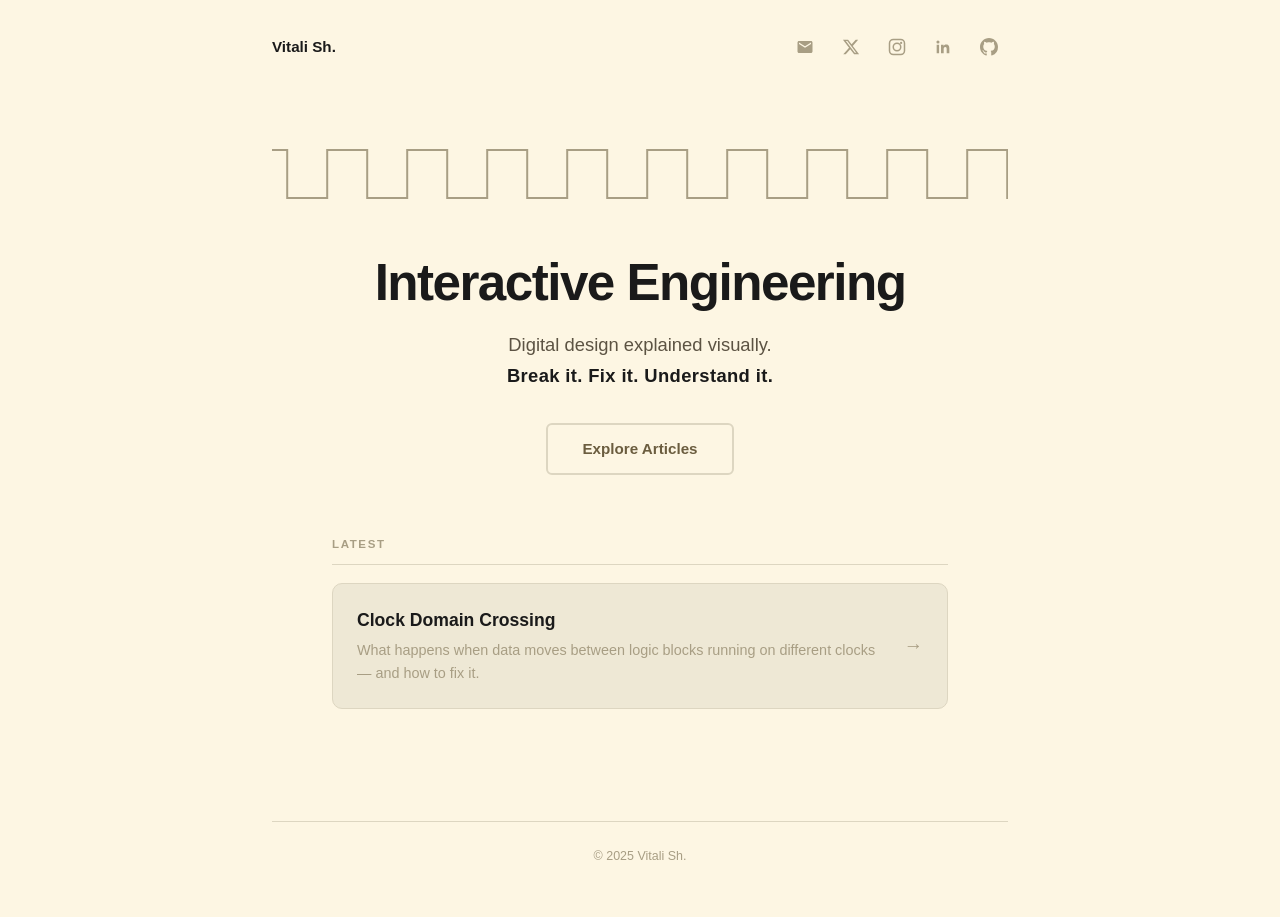
==== commit ac150ced: "index.html fixed" ====
--- a/index.html
+++ b/index.html
@@ -1,22 +1,293 @@
-<!DOCTYPE html>
-<html lang="ru">
-<head>
-    <meta charset="UTF-8">
-    <meta name="viewport" content="width=device-width, initial-scale=1.0">
-    <title>Интерактивные статьи</title>
-    <link rel="stylesheet" href="shared/css/base.css">
-</head>
-<body>
-    <header>
-        <h1>Блог с интерактивными демо</h1>
-    </header>
-    <main>
-        <section id="articles">
-            <h2>Статьи</h2>
-            <ul>
-                <li>Пока здесь пусто. Какую тему разберем первой?</li>
-            </ul>
-        </section>
-    </main>
-</body>
-</html>+<!DOCTYPE html>
+<html lang="en">
+<head>
+<meta charset="UTF-8">
+<meta name="viewport" content="width=device-width, initial-scale=1.0">
+<title>Interactive Engineering</title>
+<meta name="description" content="Interactive articles on digital engineering topics. Explore concepts like clock domain crossing through visual demos you can control.">
+<meta property="og:title" content="Interactive Engineering">
+<meta property="og:description" content="Interactive articles on digital engineering topics. Explore concepts like clock domain crossing through visual demos you can control.">
+<meta property="og:type" content="website">
+<link rel="stylesheet" href="palette.css">
+<style>
+  *, *::before, *::after { margin:0; padding:0; box-sizing:border-box; }
+
+  :root { /* colors → palette.css */ }
+
+  body {
+    background: var(--bg);
+    color: var(--text);
+    font-family: -apple-system, BlinkMacSystemFont, 'Segoe UI', Roboto, sans-serif;
+    line-height: 1.65;
+    min-height: 100vh;
+  }
+
+  .topbar {
+    display: flex;
+    justify-content: space-between;
+    align-items: center;
+    max-width: 800px;
+    margin: 0 auto;
+    padding: 28px 32px;
+  }
+
+  .author-name {
+    font-size: 0.95rem;
+    font-weight: 700;
+    color: var(--heading);
+    text-decoration: none;
+  }
+  .author-name:hover { color: var(--accent); }
+
+  .social-icons { display: flex; gap: 8px; }
+
+  .social-icons a {
+    display: flex;
+    align-items: center;
+    justify-content: center;
+    width: 38px; height: 38px;
+    border-radius: 50%;
+    color: var(--muted);
+    text-decoration: none;
+    transition: all 0.25s ease;
+  }
+  .social-icons a:hover {
+    color: var(--accent-dark);
+    background: var(--bg-mid);
+  }
+  .social-icons svg { width: 18px; height: 18px; fill: currentColor; }
+
+  .hero {
+    max-width: 800px;
+    margin: 0 auto;
+    padding: 40px 32px 60px;
+    text-align: center;
+  }
+
+  .wave-container {
+    width: 100%;
+    height: 80px;
+    margin-bottom: 40px;
+  }
+  .wave-container canvas { display: block; width: 100%; height: 100%; }
+
+  .hero h1 {
+    font-size: clamp(2rem, 5vw, 3.2rem);
+    font-weight: 800;
+    color: var(--heading);
+    letter-spacing: -0.03em;
+    line-height: 1.15;
+    margin-bottom: 16px;
+  }
+
+  .hero .tagline {
+    color: var(--text-muted);
+    font-size: 1.15rem;
+    font-weight: 400;
+    max-width: 560px;
+    margin: 0 auto 32px;
+    line-height: 1.7;
+  }
+
+  .tagline-actions {
+    font-weight: 700;
+    color: var(--heading);
+    letter-spacing: 0.02em;
+  }
+
+  .cta {
+    display: inline-block;
+    padding: 11px 34px;
+    border: 2px solid var(--bg-dark);
+    border-radius: 6px;
+    color: var(--accent);
+    font-weight: 600;
+    font-size: 0.95rem;
+    text-decoration: none;
+    transition: all 0.25s ease;
+  }
+  .cta:hover {
+    border-color: var(--accent);
+    background: var(--accent);
+    color: var(--bg);
+  }
+
+  .articles {
+    max-width: 680px;
+    margin: 0 auto;
+    padding: 0 32px 40px;
+  }
+
+  .section-label {
+    font-size: 0.72rem;
+    font-weight: 700;
+    text-transform: uppercase;
+    letter-spacing: 0.14em;
+    color: var(--muted);
+    margin-bottom: 18px;
+    padding-bottom: 10px;
+    border-bottom: 1px solid var(--bg-dark);
+  }
+
+  .article-card {
+    display: flex;
+    justify-content: space-between;
+    align-items: center;
+    padding: 22px 24px;
+    margin-bottom: 12px;
+    background: var(--bg-mid);
+    border: 1px solid var(--bg-dark);
+    border-radius: 10px;
+    text-decoration: none;
+    color: var(--text);
+    transition: all 0.25s ease;
+  }
+  .article-card:hover {
+    border-color: var(--muted);
+    transform: translateY(-2px);
+    box-shadow: 0 4px 20px rgba(0,0,0,0.05);
+  }
+
+  .article-info h3 {
+    font-size: 1.1rem;
+    font-weight: 700;
+    color: var(--heading);
+    margin-bottom: 4px;
+  }
+  .article-info p { font-size: 0.9rem; color: var(--muted); }
+
+  .article-arrow {
+    font-size: 1.2rem;
+    color: var(--muted);
+    transition: transform 0.25s ease;
+    flex-shrink: 0;
+    margin-left: 16px;
+  }
+  .article-card:hover .article-arrow {
+    transform: translateX(4px);
+    color: var(--accent);
+  }
+
+  .footer {
+    max-width: 800px;
+    margin: 60px auto 0;
+    padding: 0 32px 50px;
+    text-align: center;
+  }
+  .footer-divider { height: 1px; background: var(--bg-dark); margin-bottom: 24px; }
+  .footer p { font-size: 0.78rem; color: var(--muted); }
+
+  @media (max-width: 600px) {
+    .topbar { padding: 20px 18px; }
+    .hero { padding: 24px 18px 48px; }
+    .articles { padding: 0 18px 32px; }
+    .wave-container { height: 60px; }
+  }
+</style>
+</head>
+<body>
+
+<nav class="topbar">
+  <a href="/" class="author-name">Vitali Sh.</a>
+  <div class="social-icons">
+    <a href="mailto:you@example.com" aria-label="Email">
+      <svg viewBox="0 0 24 24"><path d="M20 4H4c-1.1 0-2 .9-2 2v12c0 1.1.9 2 2 2h16c1.1 0 2-.9 2-2V6c0-1.1-.9-2-2-2zm0 4l-8 5-8-5V6l8 5 8-5v2z"/></svg>
+    </a>
+    <a href="https://x.com/you" aria-label="X" target="_blank" rel="noopener">
+      <svg viewBox="0 0 24 24"><path d="M18.244 2.25h3.308l-7.227 8.26 8.502 11.24H16.17l-5.214-6.817L4.99 21.75H1.68l7.73-8.835L1.254 2.25H8.08l4.713 6.231zm-1.161 17.52h1.833L7.084 4.126H5.117z"/></svg>
+    </a>
+    <a href="https://instagram.com/you" aria-label="Instagram" target="_blank" rel="noopener">
+      <svg viewBox="0 0 24 24"><rect x="2" y="2" width="20" height="20" rx="5" ry="5" fill="none" stroke="currentColor" stroke-width="2"/><circle cx="12" cy="12" r="5" fill="none" stroke="currentColor" stroke-width="2"/><circle cx="17.5" cy="6.5" r="1.5"/></svg>
+    </a>
+    <a href="https://linkedin.com/in/you" aria-label="LinkedIn" target="_blank" rel="noopener">
+      <svg viewBox="0 0 24 24"><path d="M20.447 20.452h-3.554v-5.569c0-1.328-.027-3.037-1.852-3.037-1.853 0-2.136 1.445-2.136 2.939v5.667H9.351V9h3.414v1.561h.046c.477-.9 1.637-1.85 3.37-1.85 3.601 0 4.267 2.37 4.267 5.455v6.286zM5.337 7.433a2.062 2.062 0 1 1 0-4.123 2.062 2.062 0 0 1 0 4.123zM6.8 20.452H3.56V9H6.8v11.452z"/></svg>
+    </a>
+    <a href="https://github.com/you" aria-label="GitHub" target="_blank" rel="noopener">
+      <svg viewBox="0 0 24 24"><path d="M12 0C5.37 0 0 5.37 0 12c0 5.31 3.435 9.795 8.205 11.385.6.105.825-.255.825-.57 0-.285-.015-1.23-.015-2.235-3.015.555-3.795-.735-4.035-1.41-.135-.345-.72-1.41-1.23-1.695-.42-.225-1.02-.78-.015-.795.945-.015 1.62.87 1.845 1.23 1.08 1.815 2.805 1.305 3.495.99.105-.78.42-1.305.765-1.605-2.67-.3-5.46-1.335-5.46-5.925 0-1.305.465-2.385 1.23-3.225-.12-.3-.54-1.53.12-3.18 0 0 1.005-.315 3.3 1.23.96-.27 1.98-.405 3-.405s2.04.135 3 .405c2.295-1.56 3.3-1.23 3.3-1.23.66 1.65.24 2.88.12 3.18.765.84 1.23 1.905 1.23 3.225 0 4.605-2.805 5.625-5.475 5.925.435.375.81 1.095.81 2.22 0 1.605-.015 2.895-.015 3.3 0 .315.225.69.825.57A12.02 12.02 0 0 0 24 12c0-6.63-5.37-12-12-12z"/></svg>
+    </a>
+  </div>
+</nav>
+
+<section class="hero">
+  <div class="wave-container">
+    <canvas id="waveCanvas"></canvas>
+  </div>
+  <h1>Interactive Engineering</h1>
+  <p class="tagline">
+    Digital design explained visually.<br>
+    <span class="tagline-actions">Break it. Fix it. Understand it.</span>
+  </p>
+  <a href="#articles" class="cta">Explore Articles</a>
+</section>
+
+<section class="articles" id="articles">
+  <div class="section-label">Latest</div>
+
+  <a href="posts/cdc/index.html" class="article-card">
+    <div class="article-info">
+      <h3>Clock Domain Crossing</h3>
+      <p>What happens when data moves between logic blocks running on different clocks — and how to fix it.</p>
+    </div>
+    <span class="article-arrow">&#x2192;</span>
+  </a>
+</section>
+
+<footer class="footer">
+  <div class="footer-divider"></div>
+  <p>&copy; 2025 Vitali Sh.</p>
+</footer>
+
+<script>
+// Animated clock waveform
+const canvas = document.getElementById('waveCanvas');
+const ctx = canvas.getContext('2d');
+
+function resize() {
+  canvas.width = canvas.offsetWidth * window.devicePixelRatio;
+  canvas.height = canvas.offsetHeight * window.devicePixelRatio;
+  ctx.scale(window.devicePixelRatio, window.devicePixelRatio);
+}
+resize();
+window.addEventListener('resize', resize);
+
+let offset = 0;
+const color = getComputedStyle(document.documentElement).getPropertyValue('--muted').trim() || '#A89E84';
+
+function draw() {
+  const w = canvas.offsetWidth;
+  const h = canvas.offsetHeight;
+  ctx.clearRect(0, 0, w, h);
+
+  const period = 80;
+  const amplitude = h * 0.3;
+  const midY = h / 2;
+  const high = midY - amplitude;
+  const low = midY + amplitude;
+
+  ctx.beginPath();
+  ctx.strokeStyle = color;
+  ctx.lineWidth = 2;
+
+  let x = -period + (offset % period);
+  let isHigh = true;
+
+  ctx.moveTo(x, isHigh ? high : low);
+
+  while (x < w + period) {
+    const nextX = x + period / 2;
+    ctx.lineTo(nextX, isHigh ? high : low);
+    isHigh = !isHigh;
+    ctx.lineTo(nextX, isHigh ? high : low);
+    x = nextX;
+  }
+
+  ctx.stroke();
+  offset += 0.6;
+  requestAnimationFrame(draw);
+}
+
+draw();
+</script>
+
+</body>
+</html>
--- a/palette.css
+++ b/palette.css
@@ -0,0 +1,39 @@
+/* palette.css — single source of all color tokens
+   Edit here to retheme the entire site. */
+:root {
+  /* Article / blog surfaces */
+  --bg:         #FDF6E3;
+  --bg-surface: #EEE8D5;
+  --bg-mid:     #EEE8D5;  /* alias used by root index.html */
+  --bg-dark:    #DDD6C1;  /* alias used by root index.html */
+  --border:     #DDD6C1;
+
+  /* Article text */
+  --text:         #2c2c2c;
+  --text-muted:   #5c5343;
+  --text-heading: #1a1a1a;
+  --heading:      #1a1a1a;  /* alias used by root index.html */
+  --muted:        #A89E84;  /* mid-tone / icon tint / demo frame bg */
+
+  /* Article accent */
+  --accent:       #6b5d3f;
+  --accent-dark:  #4a3f2b;
+
+  /* Demo iframe frame */
+  --demo-frame-bg: #A89E84;
+
+  /* Demo controls — dark panel theme */
+  --demo-bg:         #d1bb90;
+  --demo-surface:    #6B5D4F;
+  --demo-border:     #333;
+  --demo-accent:     #e9622d;
+  --demo-btn:        #325c2e;
+  --demo-text:       #F2C94C;
+  --demo-text-muted: #e04a0e;
+  --demo-on-btn:     #fff;
+  --edit-hint:       #e04a0e;  /* "Click to edit" hint text */
+
+  /* Shared state colors */
+  --ok:    #4D854F;
+  --error: #d32f2f;
+}
